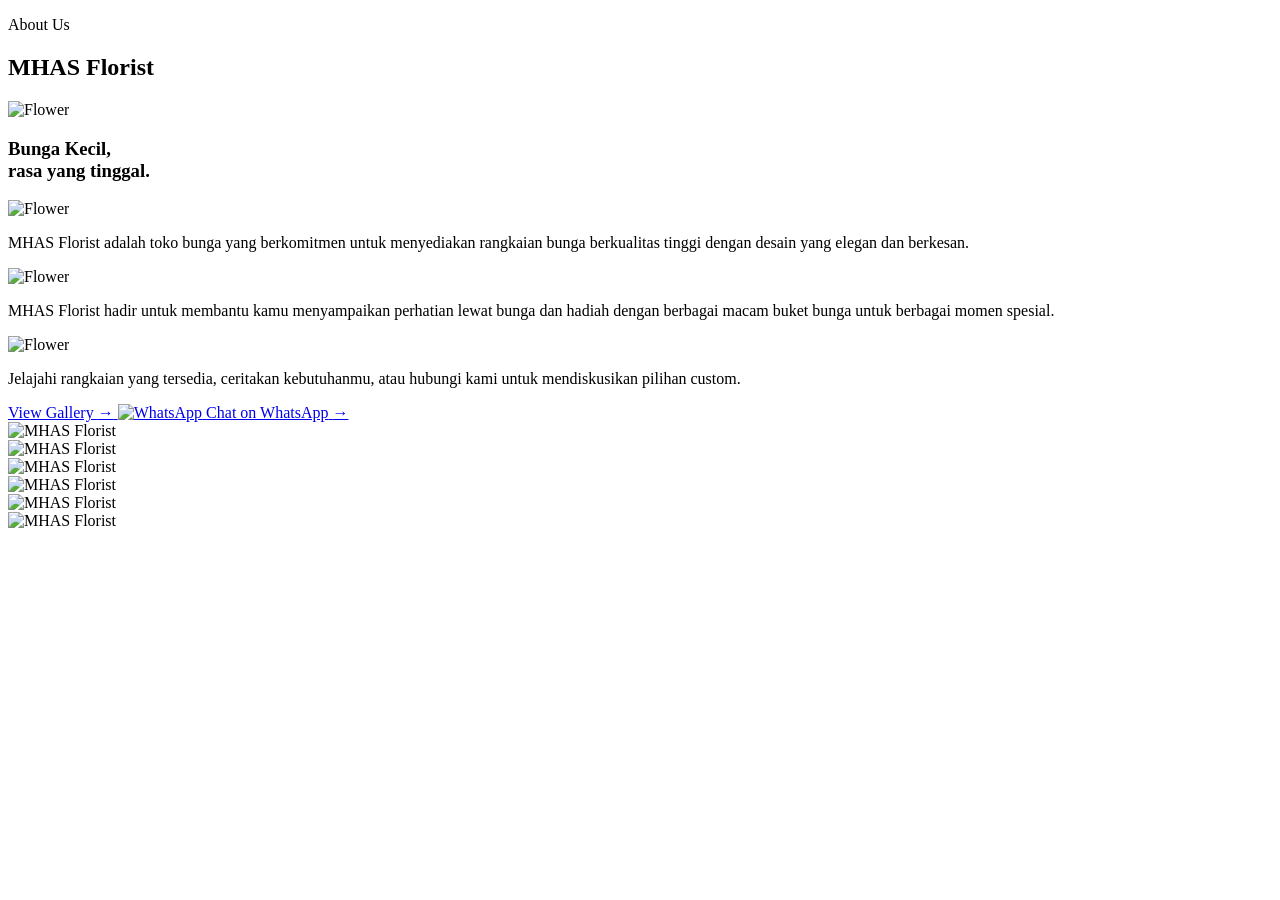
==== Pages/about.html @ 838a3d08 "feat: initialize new brand website" ====
<!DOCTYPE html>
<html lang="en">
<head>
    <meta charset="UTF-8">
    <meta name="viewport" content="width=device-width, initial-scale=1.0">
    <title>Document</title>
</head>
<body>
    
</body>
</html>    
    
    <section class="about" id="about">
        
        <div class="about-container">
            <div class="about-content">
                <p class="about-subtitle"> About Us </p>
                
                <h2> MHAS Florist </h2>

                <div class="about-decoration">
                    <span class="about-line"></span>
                    <img src="assets/icons/Bunga Kuning.png" alt="Flower" class="about-flower">
                </div>

                <h3> Bunga Kecil, <br> 
                    <span> rasa yang tinggal.</span></h3>
                    
                    <div class="about-decoration">
                        <span class="about-line"></span>
                        <img src="assets/icons/Bunga Kuning.png" alt="Flower" class="about-flower">
                    </div>

                    <p class="about-description">
                        MHAS Florist adalah toko bunga yang berkomitmen untuk menyediakan rangkaian bunga berkualitas tinggi dengan desain yang elegan dan berkesan.
                    </p>
                    
                    <div class="about-decoration">
                        <span class="about-line"></span>
                        <img src="assets/icons/Bunga Kuning.png" alt="Flower" class="about-flower">
                    </div>
                    
                    <p class="about-description2">
                        MHAS Florist hadir untuk membantu kamu menyampaikan perhatian lewat bunga dan hadiah dengan berbagai macam buket bunga untuk berbagai momen spesial.
                    </p>
                    
                    <div class="about-decoration">
                        <span class="about-line"></span>
                        <img src="assets/icons/Bunga Kuning.png" alt="Flower" class="about-flower">
                    </div>
                    
                    <p class="about-description2">
                        Jelajahi rangkaian yang tersedia, ceritakan kebutuhanmu, atau hubungi kami untuk mendiskusikan pilihan custom.
                    </p>

                    <div class="about-buttons">
                        <a href="#gallery" class="btn-gallery">
                            View Gallery
                            <span>→</span>
                        </a>
                        
                        <a href="#" class="btn-whatsapp">
                            <img src="assets/icons/WhatsApp.png" alt="WhatsApp">
                            <span>Chat on WhatsApp</span>
                            <span class="arrow">→</span>
                        </a>
                    </div>
                </div>
                
                <div class="about-gallery">
                    <div class="about-photo photo1">
                        <img src="assets/images/te.jpg" alt="MHAS Florist">
                    </div>
                </div>

                <div class="about-gallery">
                    <div class="about-photo photo2">
                        <img src="assets/images/te.jpg" alt="MHAS Florist">
                    </div>
                </div>
                
                <div class="about-gallery">
                    <div class="about-photo photo3">
                        <img src="assets/images/te.jpg" alt="MHAS Florist">
                    </div>
                </div>               

                <div class="about-gallery">
                    <div class="about-photo photo4">
                        <img src="assets/images/te.jpg" alt="MHAS Florist">
                    </div>
                </div>

                <div class="about-gallery">
                    <div class="about-photo photo5">
                        <img src="assets/images/te.jpg" alt="MHAS Florist">
                    </div>
                </div>

                <div class="about-gallery">
                    <div class="about-photo photo6">
                        <img src="assets/images/te.jpg" alt="MHAS Florist">
                    </div>
                </div>
                
        </div>
        
    </section>
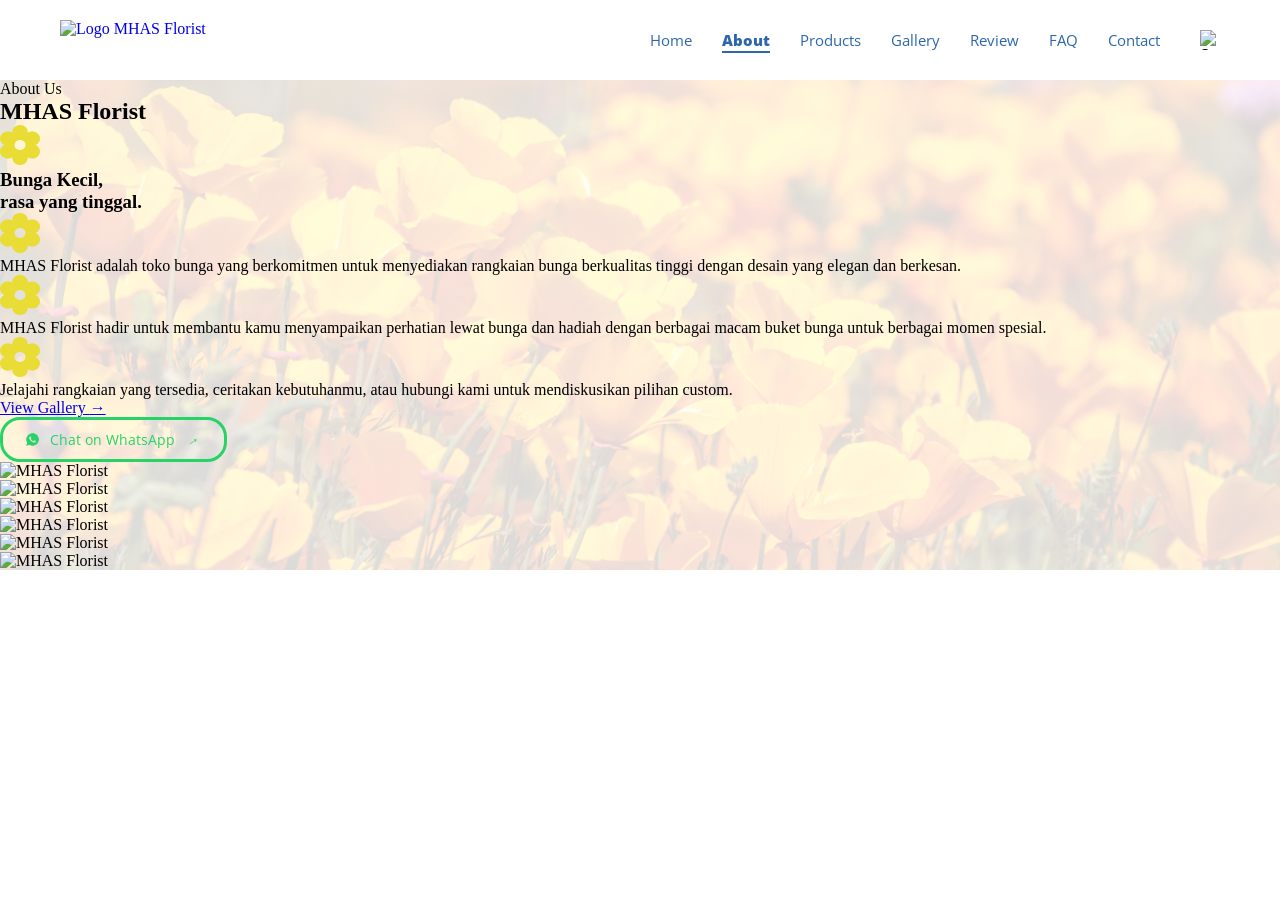
==== commit 2d06ab1e: "feat: add section navigation" ====
--- a/Pages/about.html
+++ b/Pages/about.html
@@ -1,14 +1,43 @@
 <!DOCTYPE html>
-<html lang="en">
+<html lang="id">
 <head>
     <meta charset="UTF-8">
     <meta name="viewport" content="width=device-width, initial-scale=1.0">
-    <title>Document</title>
+    <link rel="stylesheet" href="../css/style.css">
+    <title>About | MHAS Florist</title>
 </head>
 <body>
     
-</body>
-</html>    
+    <header class="navbar">
+        <div class="navbar-container">
+
+            <a href="../index.html" class="logo">
+                <img src="../assets/logo/MHAS Florist Navbar.png" alt="Logo MHAS Florist">
+            </a>
+
+            <div class="nav-right">
+                <nav class="nav-menu">
+                    <a href="../index.html" class="nav-link">Home</a>
+                    <a href="about.html" class="nav-link active">About</a>
+                    <a href="products.html" class="nav-link">Products</a>
+                    <a href="gallery.html" class="nav-link">Gallery</a>
+                    <a href="reviews.html" class="nav-link">Review</a>
+                    <a href="faq.html" class="nav-link">FAQ</a>
+                    <a href="contact.html" class="nav-link">Contact</a>
+                </nav>
+
+                <button class="cart-button" type="button">
+                    <img src="../assets/icons/keranjang.png" alt="Cart Icon">
+                </button>
+            </div>
+
+            <button class="menu-toggle" type="button" aria-label="Open Menu">
+                <img src="../assets/icons/menu.png" alt="Menu Icon">
+            </button>
+        </div>
+
+    </header>
+    
     
     <section class="about" id="about">
         
@@ -20,7 +49,7 @@
 
                 <div class="about-decoration">
                     <span class="about-line"></span>
-                    <img src="assets/icons/Bunga Kuning.png" alt="Flower" class="about-flower">
+                    <img src="../assets/icons/Bunga Kuning.png" alt="Flower" class="about-flower">
                 </div>
 
                 <h3> Bunga Kecil, <br> 
@@ -28,7 +57,7 @@
                     
                     <div class="about-decoration">
                         <span class="about-line"></span>
-                        <img src="assets/icons/Bunga Kuning.png" alt="Flower" class="about-flower">
+                        <img src="../assets/icons/Bunga Kuning.png" alt="Flower" class="about-flower">
                     </div>
 
                     <p class="about-description">
@@ -37,7 +66,7 @@
                     
                     <div class="about-decoration">
                         <span class="about-line"></span>
-                        <img src="assets/icons/Bunga Kuning.png" alt="Flower" class="about-flower">
+                        <img src="../assets/icons/Bunga Kuning.png" alt="Flower" class="about-flower">
                     </div>
                     
                     <p class="about-description2">
@@ -46,7 +75,7 @@
                     
                     <div class="about-decoration">
                         <span class="about-line"></span>
-                        <img src="assets/icons/Bunga Kuning.png" alt="Flower" class="about-flower">
+                        <img src="../assets/icons/Bunga Kuning.png" alt="Flower" class="about-flower">
                     </div>
                     
                     <p class="about-description2">
@@ -60,7 +89,7 @@
                         </a>
                         
                         <a href="#" class="btn-whatsapp">
-                            <img src="assets/icons/WhatsApp.png" alt="WhatsApp">
+                            <img src="../assets/icons/WhatsApp.png" alt="WhatsApp">
                             <span>Chat on WhatsApp</span>
                             <span class="arrow">→</span>
                         </a>
@@ -105,4 +134,8 @@
                 
         </div>
         
-    </section>+    </section>
+
+    <script src="../js/main.js"></script>
+</body>
+</html>
--- a/css/style.css
+++ b/css/style.css
@@ -0,0 +1,547 @@
+@import url('https://fonts.googleapis.com/css2?family=Open+Sans&display=swap');
+@import url('https://fonts.googleapis.com/css2?family=Oleo+Script+Swash+Caps&display=swap');
+@import url('https://fonts.googleapis.com/css2?family=Gulzar&display=swap');
+@import url('https://fonts.googleapis.com/css2?family=Great+Vibes&display=swap');
+@import url('https://fonts.googleapis.com/css2?family=Orelega+One&display=swap');
+
+* {
+    margin: 0;
+    padding: 0;
+    box-sizing: border-box;
+}
+
+
+.navbar {
+    position: relative;
+    z-index: 100;
+    width: 100%;
+    background-color: #ffffff;
+
+}
+
+.navbar-container {
+    position: relative;
+    width: 100%;
+    max-width: 1440px;
+    min-height: 80px;
+    margin: 0 auto;
+    padding: 0 60px;
+    display: flex;
+    align-items: center;
+    justify-content: space-between;
+}
+
+
+.logo {
+    display: flex;
+    align-items: center;
+    text-decoration: none;
+}
+
+.logo img {
+    display: block;
+    width: auto;
+    height: 40px;
+}
+
+
+.nav-right {
+    display: flex;
+    align-items: center;
+    flex-direction: row;
+    gap: 40px;
+}
+
+
+.nav-menu {
+    display: flex;
+    align-items: center;
+    flex-direction: row;
+    gap: 30px;
+}
+
+.nav-link {
+    color: #2E67A9;
+    text-decoration: none;
+    font-family: 'Open Sans', sans-serif;
+    font-size: 15px;
+    font-weight: 400;
+}
+
+.nav-link.active {
+    color: #2E67A9;
+    font-weight: 900;
+    text-decoration: underline;
+    text-decoration-thickness: 2px;
+    text-underline-offset: 5px;
+}
+
+.Beautiful {
+    color: #1556A0;
+    width: 551px;
+    height: 44px;
+    font-family: 'Oleo Script Swash Caps', cursive;
+    font-style: normal;
+    font-weight: 400;
+
+}
+
+.cart-button {
+    display: flex;
+    align-items: center;
+    justify-content: center;
+    border: none;
+    background: transparent;
+    padding: 0;
+    cursor: pointer;
+}
+
+.cart-button img {
+    display: block;
+    width: 20px;
+    height: 20px;
+    object-fit: contain;
+}
+
+.menu-toggle {
+    display: none;
+    border: none;
+    background: transparent;
+    cursor: pointer;
+}
+
+.home {
+    position: relative;
+    width: 100%;
+    height: calc(100vh - 80px);
+    min-height: 600px;
+    overflow: hidden;
+}
+
+.home-background {
+    position: absolute;
+    inset: 0;
+    overflow: hidden;
+}
+
+.flower-image {
+    position: absolute;
+    inset: 0;
+    background-image: url("../assets/images/poppy-flowers-floral-background-yellow-flowers-blossom-3840x2160-5839.jpg");
+    background-size: cover;
+    background-position: center;
+    z-index: 1;
+}
+
+.flower-blur {
+    position: absolute;
+    inset: -30px;
+    background-image: url("../assets/images/poppy-flowers-floral-background-yellow-flowers-blossom-3840x2160-5839.jpg");
+    background-size: cover;
+    background-position: center;
+    filter: blur(18px);
+    opacity: 0.75;
+    mask-image: linear-gradient(
+        to right,
+        black 0%,
+        black 30%,
+        rgba(0, 0, 0, 0.95) 40%,
+        rgba(0, 0, 0, 0.75) 50%,
+        rgba(0, 0, 0, 0.45) 60%,
+        rgba(0, 0, 0, 0.18) 70%,
+        transparent 82%
+    );
+
+    -webkit-mask-image: linear-gradient(
+        to right,
+        black 0%,
+        black 30%,
+        rgba(0, 0, 0, 0.95) 40%,
+        rgba(0, 0, 0, 0.75) 50%,
+        rgba(0, 0, 0, 0.45) 60%,
+        rgba(0, 0, 0, 0.18) 70%,
+        transparent 82%
+    );
+    z-index: 2;
+}
+
+.flower-fade {
+    position: absolute;
+    inset: 0;
+    background: linear-gradient(
+        to right,
+        rgba(255, 255, 255, 0.96) 0%,
+        rgba(255, 255, 255, 0.90) 18%,
+        rgba(255, 255, 255, 0.78) 32%,
+        rgba(255, 255, 255, 0.58) 45%,
+        rgba(255, 255, 255, 0.34) 55%,
+        rgba(255, 255, 255, 0.15) 65%,
+        rgba(255, 255, 255, 0.04) 75%,
+        transparent 84%
+    );
+    z-index: 3;
+}
+
+.home-container {
+    position: relative;
+    z-index: 10;
+    width: 100%;
+    max-width: 1440px;
+    height: 100%;
+    margin: 0 auto;
+    padding: 0 60px;
+    display: flex;
+    align-items: center;
+}
+
+.home-content {
+    width: 50%;
+    max-width: 620px;
+    margin-top: -20px;
+}
+
+.home-subtitle {
+    margin-bottom: 12px;
+    color: #1769aa;
+}
+
+.home-content h1 {
+    width: 491px;
+    height: 121px;
+    font-family: 'gulzar', sans-serif;
+    font-style: normal;
+    font-weight: 400;
+    font-size: 72px;
+    line-height: 70px;
+    letter-spacing: -0.05em;
+    margin-bottom: 18px;
+    color: #0B3569;
+}
+
+.home-content h1 span {
+    display: block;
+    font-family: 'Great Vibes', cursive;
+    font-style: normal;
+    font-weight: 400;
+    font-size: 96px;
+    line-height: 70px; 
+    color: #1556A0;
+}
+
+.home-description {
+    width: 484px;
+    height: 80px;
+    font-family: 'Open Sans', sans-serif;
+    font-style: normal;
+    font-weight: 400;
+    font-size: 14px;
+    line-height: 20px;
+    margin-top: 30px;
+    margin-bottom: 28px;
+    color: #000000;
+}
+
+.home-buttons {
+    display: flex;
+    align-items: center;
+    gap: 70px;
+}
+
+.btn-shop {
+    display: flex;
+    flex-direction: row;
+    justify-content: center;
+    align-items: center;
+    width: 250px;
+    height: 40px;
+    padding: 9px 39px 11px 40px;
+    gap: 10px;
+    background: #FFE76D;
+    box-shadow: 0px 6px 6px rgba(0, 0, 0, 0.25);
+    border-radius: 20px;
+    color: #0B3569;
+    text-decoration: none;
+}
+
+.btn-shop:hover {
+    transform: translateY(-2px);
+    background-color: #edcd43;
+}
+
+.btn-whatsapp {
+    display: flex;
+    align-items: center;
+    justify-content: center;
+    width: 227px;
+    height: 45px;
+    padding: 0 16px;
+    box-sizing: border-box;
+    gap: 10px;
+    border: 3px solid #25D366;
+    border-radius: 20px;
+    color: #25D366;
+    text-decoration: none;
+    font-family: 'Open Sans', sans-serif;
+    font-size: 14px;
+    font-weight: 400;
+    white-space: nowrap;
+}
+
+.btn-whatsapp img {
+    width: 15px;
+    height: 15px;
+    object-fit: contain;
+    flex-shrink: 0;
+}
+
+.btn-whatsapp .arrow {
+    width: 18px;
+    line-height: 1px;
+    transform: rotate(-33.02deg);
+    flex-shrink: 0;
+}
+
+.features {
+    position: relative;
+    width: 100%;
+    height: 175px;
+    background: #1556a0;
+}
+
+.features-container {
+    width: 100%;
+    height: 175px;
+    padding: 0 37px 0 61px;
+    display: flex;
+    flex-direction: row;
+    align-items: center;
+    gap: 10px;
+}
+
+.feature-item {
+    flex: 1;
+    min-width: 0;
+    padding-right: 30px;
+}
+
+.feature-item:not(:last-child) {
+    border-right: 1px solid rgba(255, 255, 255, 0.5);
+}
+
+.feature-item:not(:first-child) {
+    padding-left: 30px;
+}
+
+.feature-number {
+    display: flex;
+    align-items: center;
+    gap: 8px;
+    color:#F5BB3B;
+    font-family: 'Open Sans', sans-serif;
+    font-size: 14px;
+    font-weight: 400;
+}
+
+.feature-top {
+    display: flex;
+    align-items: center;
+    gap: 8px;
+}
+
+.feature-line {
+    display: block;
+    width: 112px;
+    height: 1px;
+    background-color: #ffffff;
+}
+
+.feature-item h3 {
+    margin-top: 10px;
+
+    color: #ffffff;
+    font-family: 'Orelega One', sans-serif;
+    font-size: 28px;
+    font-weight: 400;
+    line-height: 32px;
+}
+
+.feature-item p {
+    margin-top: 12px;
+    width: 100%;
+    max-width: 450px;
+    color: #ffffff;
+    font-family: 'Open Sans', sans-serif;
+    font-size: 14px;
+    font-weight: 400;
+    line-height: 20px;
+}
+
+.footer {
+    width: 100%;
+    margin-top: 100px;
+    background-color:#0B3569 ;
+    color: #ffffff;
+}
+
+.footer-container {
+    max-width: 1440px;
+    margin:0 auto;
+    padding: 50px 60px 40px;
+
+    display: grid;
+    grid-template-columns: 1.5fr 1 fr 1fr 1.3fr;
+    gap: 50px;
+}
+
+.about {
+    position: relative;
+    width: 100%;
+    background-color: #ffffff;
+    overflow: hidden;
+}
+
+.about::before {
+    content: "";
+    position: absolute;
+    inset: 0;
+    background-image: url("../assets/images/poppy-flowers-floral-background-yellow-flowers-blossom-3840x2160-5839.jpg");
+    background-size: cover;
+    background-position: center;
+    opacity: 0.15;
+    z-index: 0;
+}
+
+.about-container {
+    position: relative;
+    z-index: 1;
+}
+
+@media (max-width: 768px) {
+
+    .logo img {
+        height: 23px;
+    }
+
+    .cart-button img {
+        width: 12px;
+    }
+
+    .navbar {
+        position: relative;
+    }
+    
+    .navbar-container {
+        min-height: 30px;
+        padding: 0 20px;
+    }
+
+    .nav-right {
+        display: flex;
+        align-items: center;
+        gap: 30px;
+        margin-left: auto;
+    }
+
+    .nav-menu {
+        display: none;
+        position: absolute;
+        top: 30px;
+        right: 5px;
+        left: auto;
+        width: 60px;
+        flex-direction: column;
+        align-items: flex-start;
+        gap: 10px;
+        padding: 10px;
+        background-color: rgba(255, 255, 255, 0.5);
+    }
+
+    .nav-link {
+        font-size: 10px;
+    }
+
+    .nav-menu.active {
+        display: flex;
+    }
+
+    .menu-toggle {
+        display: flex;
+        align-items: center;
+        justify-content: center;
+        background: transparent;
+        cursor: pointer;
+        margin-left: 10px;
+        width: 15px;
+        height: 15px;
+        border-radius: 2px;
+    }
+
+    .menu-toggle.active {
+        border: 1.5px solid #0B3569;
+    }
+
+    .menu-toggle img {
+        width: 12px;
+        height: 12px;
+        object-fit: contain;
+    }
+
+    .home {
+        height: calc(100vh - 30px);
+        min-height: 600px;
+    }
+
+    .home-container {
+        padding: 0 20px;
+        align-items: flex-start;
+    }
+
+    .home-content {
+        width: 100%;
+        max-width: 100%;
+        margin-top: 50px;
+    }
+
+    .Beautiful {
+        width: 100%;
+        height: auto;
+
+        font-size: 24px;
+        line-height: 32px;
+    }
+
+    .home-content h1 {
+        width: 100%;
+        height: auto;
+        font-size: 48px;
+        line-height: 48px;
+        letter-spacing: -0.05em;
+        margin-bottom: 15px;
+    }
+
+    .home-content h1 span {
+        font-size: 64px;
+        line-height: 55px;
+    }
+
+    .home-description {
+        width: 100%;
+        height: auto;
+        font-size: 12px;
+        line-height: 18px;
+        margin-top: 20px;
+        margin-bottom: 25px;
+    }
+
+    .home-buttons {
+        gap: 12px;
+        flex-wrap: wrap;
+    }
+
+    .btn-shop,
+    .btn-whatsapp {
+        width: 100%;
+        max-width: 227px;
+    }
+
+}
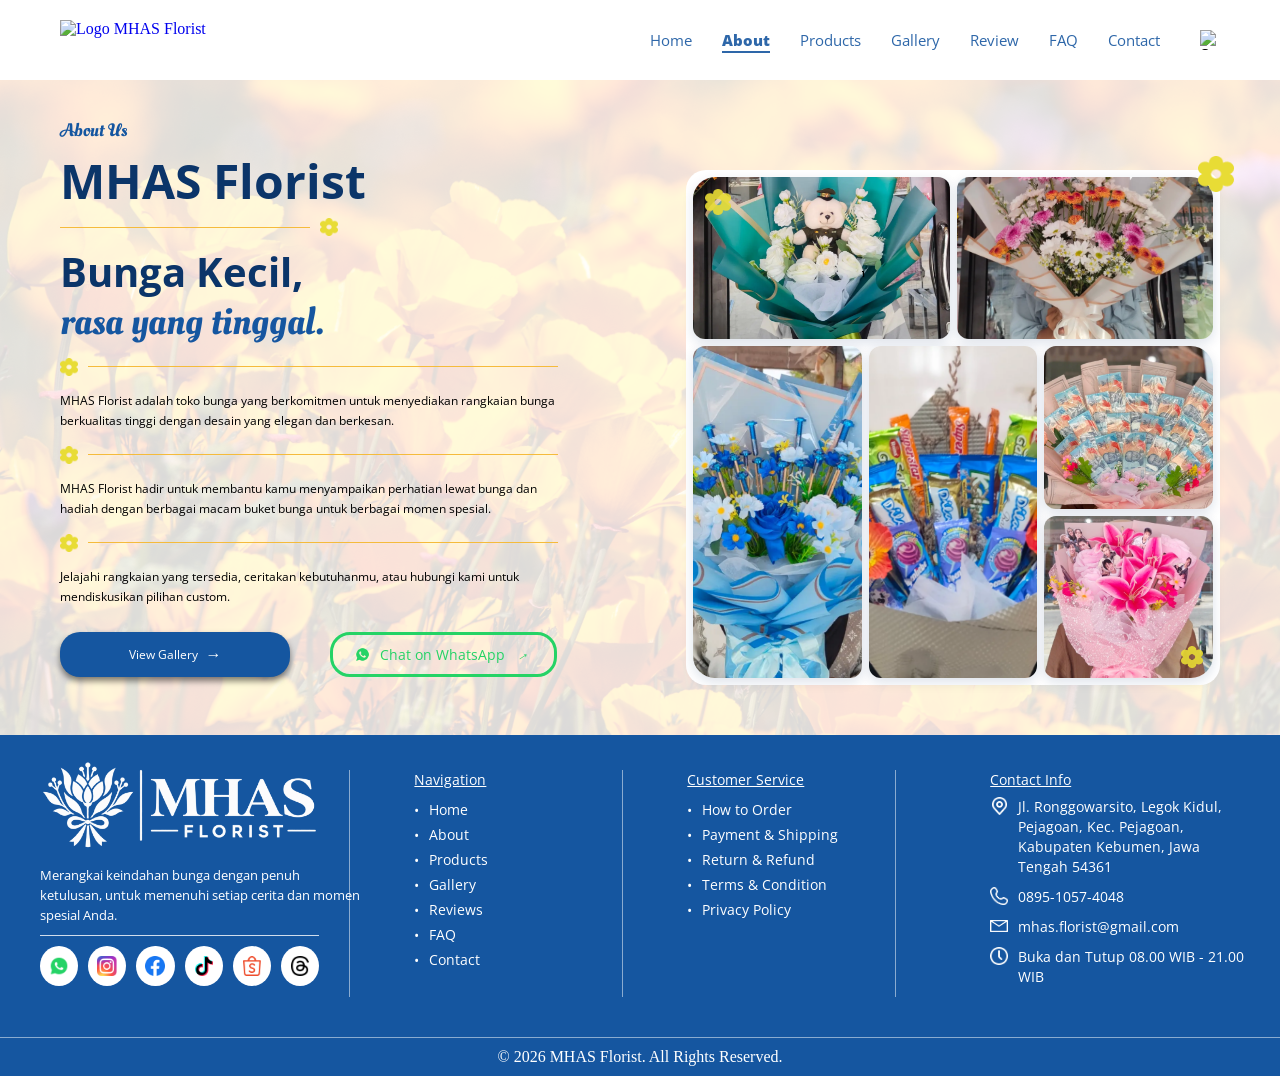
==== commit 435180b7: "fix: improve footer and about section" ====
--- a/Pages/about.html
+++ b/Pages/about.html
@@ -48,7 +48,7 @@
                 <h2> MHAS Florist </h2>
 
                 <div class="about-decoration">
-                    <span class="about-line"></span>
+                    <span class="about-line-hero"></span>
                     <img src="../assets/icons/Bunga Kuning.png" alt="Flower" class="about-flower">
                 </div>
 
@@ -56,8 +56,8 @@
                     <span> rasa yang tinggal.</span></h3>
                     
                     <div class="about-decoration">
+                        <img src="../assets/icons/Bunga Kuning.png" alt="Flower" class="about-flower">
                         <span class="about-line"></span>
-                        <img src="../assets/icons/Bunga Kuning.png" alt="Flower" class="about-flower">
                     </div>
 
                     <p class="about-description">
@@ -65,20 +65,20 @@
                     </p>
                     
                     <div class="about-decoration">
+                        <img src="../assets/icons/Bunga Kuning.png" alt="Flower" class="about-flower">
                         <span class="about-line"></span>
-                        <img src="../assets/icons/Bunga Kuning.png" alt="Flower" class="about-flower">
-                    </div>
-                    
-                    <p class="about-description2">
+                    </div>
+                    
+                    <p class="about-description">
                         MHAS Florist hadir untuk membantu kamu menyampaikan perhatian lewat bunga dan hadiah dengan berbagai macam buket bunga untuk berbagai momen spesial.
                     </p>
                     
                     <div class="about-decoration">
+                        <img src="../assets/icons/Bunga Kuning.png" alt="Flower" class="about-flower">
                         <span class="about-line"></span>
-                        <img src="../assets/icons/Bunga Kuning.png" alt="Flower" class="about-flower">
-                    </div>
-                    
-                    <p class="about-description2">
+                    </div>
+                    
+                    <p class="about-description">
                         Jelajahi rangkaian yang tersedia, ceritakan kebutuhanmu, atau hubungi kami untuk mendiskusikan pilihan custom.
                     </p>
 
@@ -95,47 +95,124 @@
                         </a>
                     </div>
                 </div>
-                
-                <div class="about-gallery">
-                    <div class="about-photo photo1">
-                        <img src="assets/images/te.jpg" alt="MHAS Florist">
-                    </div>
-                </div>
-
-                <div class="about-gallery">
-                    <div class="about-photo photo2">
-                        <img src="assets/images/te.jpg" alt="MHAS Florist">
-                    </div>
-                </div>
-                
-                <div class="about-gallery">
-                    <div class="about-photo photo3">
-                        <img src="assets/images/te.jpg" alt="MHAS Florist">
-                    </div>
-                </div>               
-
-                <div class="about-gallery">
-                    <div class="about-photo photo4">
-                        <img src="assets/images/te.jpg" alt="MHAS Florist">
-                    </div>
-                </div>
-
-                <div class="about-gallery">
-                    <div class="about-photo photo5">
-                        <img src="assets/images/te.jpg" alt="MHAS Florist">
-                    </div>
-                </div>
-
-                <div class="about-gallery">
-                    <div class="about-photo photo6">
-                        <img src="assets/images/te.jpg" alt="MHAS Florist">
-                    </div>
+            
+                <div class="about-images">
+                    <div class="about-image images1">
+                        <img src="../assets/images/tes.png" alt="MHAS Florist">
+                    </div>
+
+                    <div class="about-image images2">
+                        <img src="../assets/images/tes2.png" alt="MHAS Florist">
+                    </div>
+
+                    <div class="about-image images3">
+                        <img src="../assets/images/tes3.png" alt="MHAS Florist">
+                    </div>
+
+                    <div class="about-image images4">
+                        <img src="../assets/images/tes4.png" alt="MHAS Florist">
+                    </div>                    
+
+                    <div class="about-image images5">
+                        <img src="../assets/images/tes5.png" alt="MHAS Florist">
+                    </div>
+
+                    <div class="about-image images6">
+                        <img src="../assets/images/tes6.png" alt="MHAS Florist">
+                    </div>
+
                 </div>
                 
         </div>
         
     </section>
-
+    <footer class="footer">
+        <div class="footer-container">
+            <div class="footer-brand">
+                <img src="../assets/logo/MHAS Florist footer.png" alt="MHAS Florist Logo">
+
+                <p>Merangkai keindahan bunga dengan penuh ketulusan, untuk memenuhi setiap cerita dan momen spesial Anda.</p>
+
+                <div class="footer-social">
+                    <a href="https://api.whatsapp.com/send/?phone=%2B6289510574048&text&type=phone_number&app_absent=0" aria-label="WhatsApp">
+                        <img src="../assets/icons/WhatsApp.png" alt="WhatsApp">
+                    </a>
+
+                    <a href="https://www.instagram.com/mhasflorist_kebumen?utm_source=ig_web_button_share_sheet&stkn=ZDNlZDc0MzIxNw==" aria-label="Instagram">
+                        <img src="../assets/icons/Instagram.png" alt="Instagram">
+                    </a>
+
+                    <a href="https://www.facebook.com/profile.php?id=61556389310690&sk=about" aria-label="Facebook">
+                        <img src="../assets/icons/Facebook.png" alt="Facebook">
+                    </a>
+                    
+                    <a href="https://www.tiktok.com/@mhasflorist_kebumen?is_from_webapp=1&sender_device=pc" aria-label="Tiktok">
+                        <img src="../assets/icons/tiktok.png" alt="Tiktok">
+                    </a>
+
+                    <a href="https://shopee.co.id/" aria-label="Shopee">
+                        <img src="../assets/icons/Shopee.png" alt="Shopee">
+                    </a>
+                    
+                    <a href="https://www.threads.com/@mhasflorist_kebumen?xmt=AQG0b1jZ0WDj8y1A4V8j3JJ-yRm7vr9UwsMYNHy_hAfdiQk" aria-label="Threads">
+                        <img src="../assets/icons/Threads.png" alt="Threads">
+                    </a>                
+                </div>
+            </div>
+
+            <div class="footer-column">
+                <h3>Navigation</h3>
+
+                <a href="../index.html">Home</a>
+                <a href="about.html">About</a>
+                <a href="products.html">Products</a>
+                <a href="gallery.html">Gallery</a>
+                <a href="reviews.html">Reviews</a>
+                <a href="faq.html">FAQ</a>
+                <a href="contact.html">Contact</a>
+                
+            </div>
+
+            <div class="footer-column">
+                <h3>Customer Service</h3>
+
+                <a href="#">How to Order</a>
+                <a href="#">Payment & Shipping</a>
+                <a href="#">Return & Refund</a>
+                <a href="#">Terms & Condition</a>
+                <a href="#">Privacy Policy</a>
+            </div>
+
+            <div class="footer-column footer-contact">
+                <h3>Contact Info</h3>
+
+                <div class="contact-item">
+                    <img src="../assets/icons/Maps.png" alt="Location">
+                    <p>Jl. Ronggowarsito, Legok Kidul, Pejagoan, Kec. Pejagoan, Kabupaten Kebumen, Jawa Tengah 54361</p>
+                </div>
+
+                <div class="contact-item">
+                    <img src="../assets/icons/Telp.png" alt="Phone">
+                    <p>0895-1057-4048</p>
+                </div>                
+
+                <div class="contact-item">
+                    <img src="../assets/icons/Gmail.png" alt="Email">
+                    <p>mhas.florist@gmail.com</p>
+                </div> 
+
+                <div class="contact-item">
+                    <img src="../assets/icons/Clock.png" alt="Opening Hours">
+                    <p>Buka dan Tutup 08.00 WIB - 21.00 WIB</p>
+                </div> 
+                
+            </div>
+        </div>
+        
+        <div class="footer-bottom">
+            <p>© 2026 MHAS Florist. All Rights Reserved.</p>
+        </div>
+    </footer>
     <script src="../js/main.js"></script>
 </body>
 </html>
--- a/css/style.css
+++ b/css/style.css
@@ -378,25 +378,154 @@
 
 .footer {
     width: 100%;
-    margin-top: 100px;
-    background-color:#0B3569 ;
+    background-color:#1556A0 ;
     color: #ffffff;
 }
 
 .footer-container {
     max-width: 1440px;
     margin:0 auto;
-    padding: 50px 60px 40px;
-
+    padding: 10px 30px 40px;
     display: grid;
-    grid-template-columns: 1.5fr 1 fr 1fr 1.3fr;
+    grid-template-columns: 1.5fr 1fr 1fr 1.3fr;
     gap: 50px;
+}
+
+.footer-brand {
+    display: flex;
+    flex-direction: column;
+    align-items: flex-start;
+}
+
+.footer-brand > img {
+    display: block;
+    width: 300px;
+    height: auto;
+    object-fit: contain;
+}
+
+.footer-brand p {
+    width: 320px;
+    margin-top: 10px;
+    margin-left: 10px;
+
+    font-family: 'Open Sans', sans-serif;
+    font-size: 13px;
+    font-weight: 400;
+    line-height: 20px;
+    color: #ffffff;
+}
+
+.footer-column {
+    display: flex;
+    flex-direction: column;
+    align-items: flex-start;
+    margin-top: 25px;
+    position: relative;
+}
+
+.footer-column::before {
+    content: "";
+    position: absolute;
+    left: -65px;
+    top: 0;
+    width: 1px;
+    height: 100%;
+    background-color: rgba(255, 255, 255, 0.5);
+}
+
+.footer-column h3 {
+    text-decoration: underline;
+    display: flex;
+    flex-direction: column;
+    font-family: 'Open Sans', sans-serif;
+    font-size: 14px;
+    font-weight: 400;
+    color: #ffffff;
+    margin-bottom: 8px;
+}
+
+.footer-column a {
+    font-family: 'Open Sans', sans-serif;
+    font-size: 14px;
+    font-weight: 400;
+    line-height: 25px;
+    color: #ffffff;
+    text-decoration: none;
+}
+
+.footer-column a::before {
+    content: "•";
+    margin-right: 10px;
+}
+
+.footer-social {
+    margin-top: 10px;
+    margin-left: 10px;
+    padding-top: 10px;
+    border-top: 1px solid rgba(255, 255, 255, 0.8);
+    width: 279px;
+    display: flex;
+    align-items: center;
+    gap: 10px;
+}
+
+.footer-social a {
+    width: 40px;
+    height: 40px;
+    background-color: #ffffff;
+    border-radius: 50%;
+    display: flex;
+    align-items: center;
+    justify-content: center;
+}
+
+.footer-social img {
+    width: 26px;
+    height: 20px;
+    object-fit: contain;
+}
+
+.footer-contact {
+    padding-left: 30px;
+}
+
+.contact-item {
+    display: flex;
+    align-items: flex-start;
+    gap: 10px;
+    margin-bottom: 10px;
+}
+
+.contact-item img {
+    width: 18px;
+    height: 18px;
+    object-fit: contain;
+    flex-shrink: 0;
+}
+
+.contact-item p {
+    font-family: 'Open Sans', sans-serif;
+    font-size: 14px;
+    font-weight: 400;
+    line-height: 20px;
+    color: #ffffff;
+    margin: 0;
+}
+.footer-bottom {
+    width: 100%;
+    border-top: 1px solid rgba(255, 255, 255, 0.5);
+    padding-top: 10px;
+    padding-bottom: 10px;
+    text-align: center;
 }
 
 .about {
     position: relative;
     width: 100%;
-    background-color: #ffffff;
+    height: calc(100vh-80px);
+    min-height: 655px;
+    background-color: rgba(255, 255, 255, 0.5);
     overflow: hidden;
 }
 
@@ -414,6 +543,265 @@
 .about-container {
     position: relative;
     z-index: 1;
+    width: 100%;
+    max-width: 1440px;
+    min-height: calc(100vh-80px);
+    margin: 0 auto;
+    padding: 0 60px;
+    display: flex;
+    align-items: center;
+    justify-content: space-between;
+    gap: 60px;
+}
+
+.about-content {
+    width: 48%;
+    max-width: 620px;
+    margin-top: 30px;
+}
+
+.about-subtitle {
+    margin-bottom: 12px;
+    color: #1556A0;
+    font-family: 'Oleo Script Swash Caps', cursive;
+    font-size: 18px;
+    font-weight: 400;
+}
+
+.about-content h2 {
+    margin-bottom: 10px;
+    color: #0B3569;
+    font-family: 'Open Sans', sans-serif;
+    font-size: 48px;
+    font-weight: 700;
+    line-height: 1.1;
+}
+
+.about-decoration {
+    display: flex;
+    align-items: center;
+    gap: 10px;
+    margin-bottom: 12px;
+}
+
+.about-line-hero {
+    width: 100%;
+    max-width: 250px;
+    display: block;
+    height: 1px;
+    background-color: #F5BB3B;
+}
+
+.about-line {
+    width: 100%;
+    max-width: 470px;
+    display: block;
+    height: 1px;
+    background-color: #F5BB3B;
+}
+
+.about-flower {
+    width: 18px;
+    height: 18px;
+    object-fit: contain;
+}
+
+.about-content h3 {
+    margin-bottom: 12px;
+    color: #0B3569;
+    font-family: 'Open Sans', sans-serif;
+    font-size: 40px;
+    font-weight: 700;
+    line-height: 1.2;
+}
+
+.about-content h3 span {
+    display: block;
+    margin-top: 4px;
+    color: #1556A0;
+    font-family: 'Oleo Script Swash Caps', cursive;
+    font-size: 38px;
+    font-weight: 400;
+}
+
+.about-description {
+    margin-top: 15px;
+    width: 499px;
+    max-width: 100%;
+    margin-bottom: 15px;
+    color: #000000;
+    font-family: 'Open Sans', sans-serif;
+    font-size: 12px;
+    font-weight: 400;
+    line-height: 20px;
+}
+
+.about-buttons {
+    display: flex;
+    align-items: center;
+    gap: 40px;
+    margin-top: 25px;
+}
+
+.btn-gallery {
+    display: flex;
+    align-items: center;
+    justify-content: center;
+    gap: 8px;
+    width: 230px;
+    height: 45px;
+    background-color: #1556A0;
+    border-radius: 20px;
+    color: #ffffff;
+    text-decoration: none;
+    font-family: 'Open Sans', sans-serif;
+    font-size: 12px;
+    font-weight: 400;
+    box-shadow: 0px 4px 6px rgba(0, 0.25, 0.25, 0.50);
+}
+
+.btn-gallery span {
+    font-size: 16px;
+}
+
+.about-images {
+    position: relative;
+    width: 46%;
+    height: 515px;
+    max-width: 600px;
+    margin-top: 90px;
+    display: grid;
+    grid-template-columns: repeat(6, 1fr);
+    grid-template-rows: 1fr 1fr 1fr;
+    gap: 7px;
+    padding: 7px;
+    background-color: #ffffff;
+    border-radius: 20px;
+    overflow: visible;
+}
+
+
+.about-images::after {
+    content: "";
+    position: absolute;
+    top: -14px;
+    right: -14px;
+    width: 36px;
+    height: 36px;
+    background: url("../assets/icons/Bunga Kuning.png") center / contain no-repeat;
+    pointer-events: none;
+    z-index: 6;
+    animation: flower-float 4s ease-in-out infinite;
+}
+
+.about-image {
+    position: relative;
+    overflow: hidden;
+    background-color: #ffffff;
+    border-radius: 16px;
+    box-shadow: 0 4px 12px rgba(11, 53, 105, 0.14);
+}
+
+.about-image img {
+    width: 100%;
+    height: 100%;
+    object-fit: cover;
+    display: block;
+    transition: transform 0.35s ease;
+}
+
+.about-image:hover img {
+    transform: scale(1.04);
+}
+
+.images1 {
+    border-radius: 22px 12px 12px 12px;
+}
+
+.images2 {
+    border-radius: 12px 22px 12px 12px;
+}
+
+.images3 {
+    border-radius: 12px 12px 12px 22px;
+}
+
+.images4 {
+    border-radius: 12px;
+}
+
+.images5 {
+    border-radius: 12px 22px 12px 12px;
+}
+
+.images6 {
+    border-radius: 12px 12px 22px 12px;
+}
+
+.images1 {
+    grid-column: 1 / 4;
+    grid-row: 1 / 2;
+}
+
+.images2 {
+    grid-column: 4 / 7;
+    grid-row: 1 / 2;
+}
+
+
+.images1::before,
+.images6::after {
+    content: "";
+    position: absolute;
+    width: 26px;
+    height: 26px;
+    background: url("../assets/icons/Bunga Kuning.png") center / contain no-repeat;
+    pointer-events: none;
+    z-index: 2;
+    opacity: 0.9;
+    animation: flower-float 5s ease-in-out infinite reverse;
+}
+
+.images1::before {
+    top: 12px;
+    left: 12px;
+}
+
+.images6::after {
+    right: 10px;
+    bottom: 10px;
+    width: 22px;
+    height: 22px;
+}
+
+@keyframes flower-float {
+    0%,
+    100% {
+        transform: translateY(0) rotate(-4deg);
+    }
+
+    50% {
+        transform: translateY(-7px) rotate(4deg);
+    }
+}
+.images3 {
+    grid-column: 1 / 3;
+    grid-row: 2 / 4;
+}
+
+.images4 {
+    grid-column: 3 / 5;
+    grid-row: 2 / 4;
+}
+
+.images5 {
+    grid-column: 5 / 7;
+    grid-row: 2 / 3;
+}
+
+.images6 {
+    grid-column: 5 / 7;
+    grid-row: 3 / 4;
 }
 
 @media (max-width: 768px) {
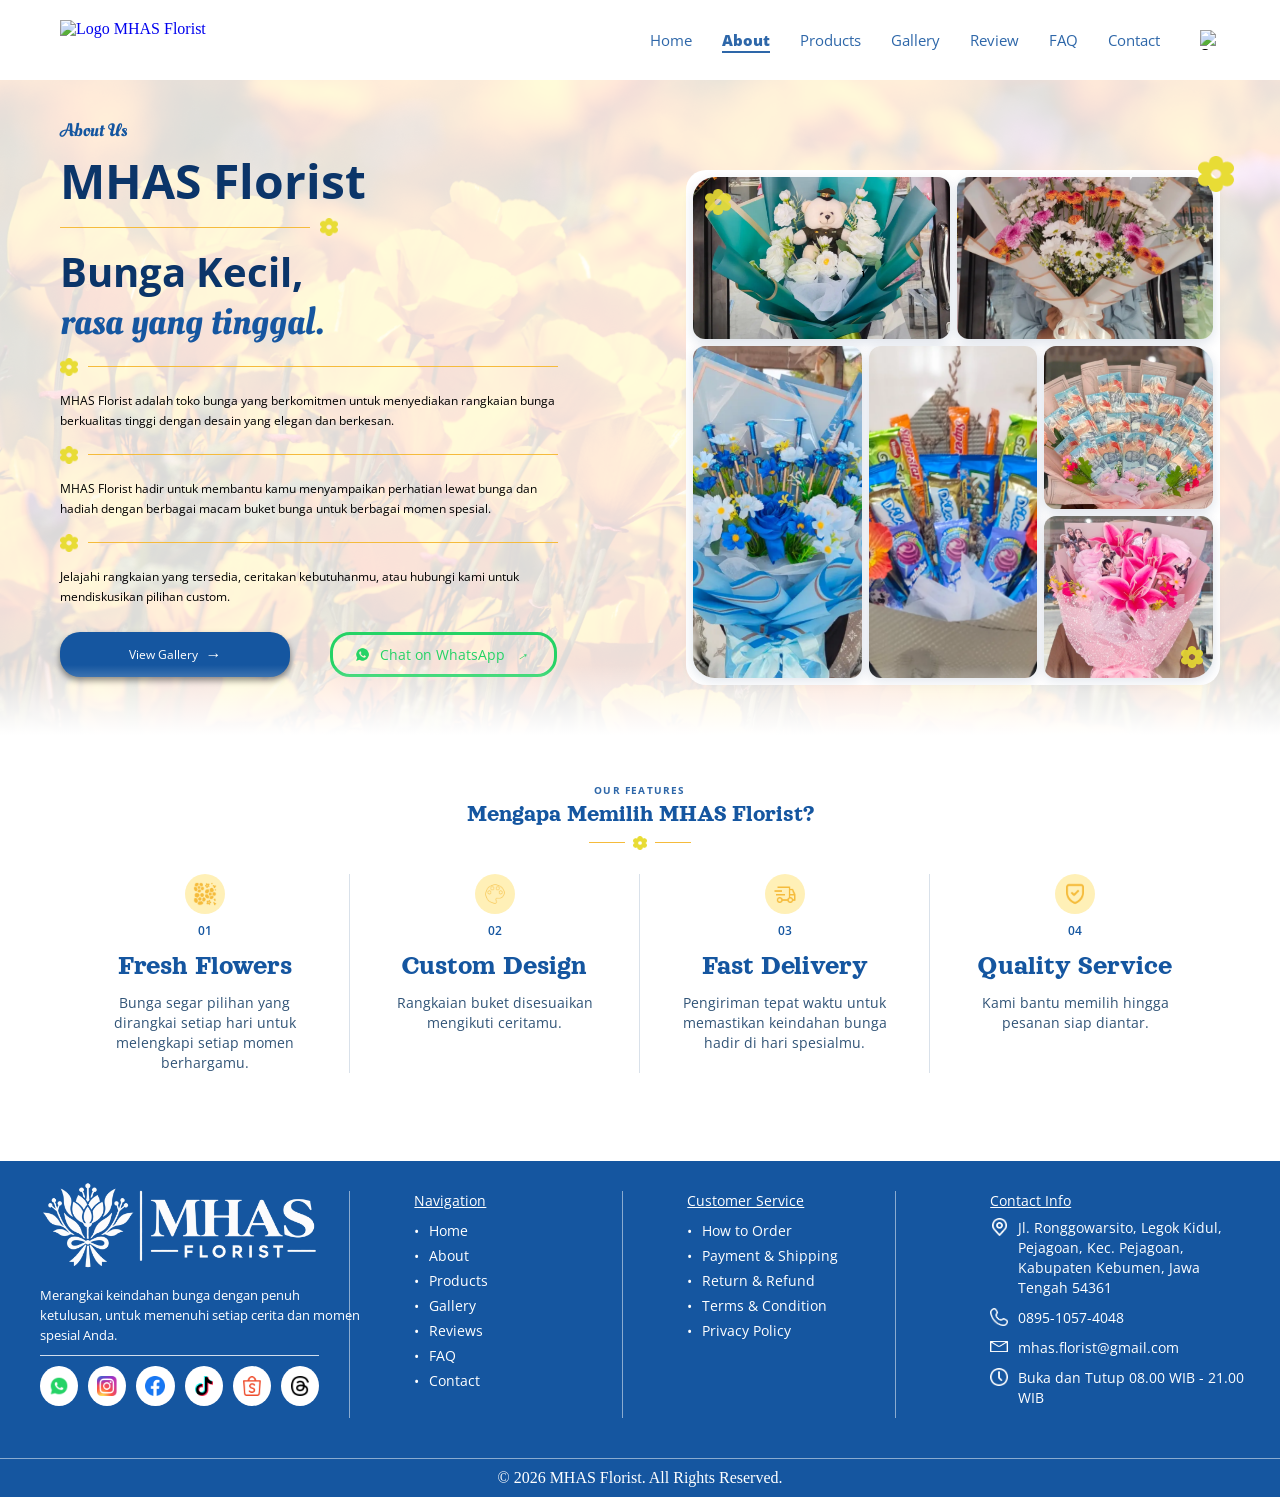
==== commit 04cad4f2: "feat: update About and Features sections" ====
--- a/Pages/about.html
+++ b/Pages/about.html
@@ -83,12 +83,12 @@
                     </p>
 
                     <div class="about-buttons">
-                        <a href="#gallery" class="btn-gallery">
+                        <a href="gallery.html" class="btn-gallery">
                             View Gallery
                             <span>→</span>
                         </a>
                         
-                        <a href="#" class="btn-whatsapp">
+                        <a href="https://api.whatsapp.com/send/?phone=%2B6289510574048&text&type=phone_number&app_absent=0" class="btn-whatsapp">
                             <img src="../assets/icons/WhatsApp.png" alt="WhatsApp">
                             <span>Chat on WhatsApp</span>
                             <span class="arrow">→</span>
@@ -124,8 +124,60 @@
                 </div>
                 
         </div>
-        
+
+
     </section>
+
+    <section class="features" aria-labelledby="features-title">
+        <div class="features-heading">
+            <p class="features-eyebrow">OUR FEATURES</p>
+            <h2 id="features-title">Mengapa Memilih MHAS Florist?</h2>
+            <div class="features-heading-decoration" aria-hidden="true">
+                <span></span>
+                <span class="features-heading-flower"></span>
+                <span></span>
+            </div>
+        </div>
+
+        <div class="features-container">
+            <div class="feature-item">
+                <div class="feature-icon">
+                    <img src="../assets/icons/Flowers.png" alt="Fresh Flowers">
+                </div>
+                <span class="feature-number">01</span>
+                <h3>Fresh Flowers</h3>
+                <p>Bunga segar pilihan yang dirangkai setiap hari untuk melengkapi setiap momen berhargamu.</p>
+            </div>
+
+            <div class="feature-item">
+                <div class="feature-icon">
+                    <img src="../assets/icons/Custom.png" alt="Custom Design">
+                </div>
+                <span class="feature-number">02</span>
+                <h3>Custom Design</h3>
+                <p>Rangkaian buket disesuaikan mengikuti ceritamu.</p>
+            </div>
+
+            <div class="feature-item">
+                <div class="feature-icon">
+                    <img src="../assets/icons/Delivery.png" alt="Fast Delivery">
+                </div>
+                <span class="feature-number">03</span>
+                <h3>Fast Delivery</h3>
+                <p>Pengiriman tepat waktu untuk memastikan keindahan bunga hadir di hari spesialmu.</p>
+            </div>
+
+            <div class="feature-item">
+                <div class="feature-icon">
+                    <img src="../assets/icons/Shield.png" alt="Quality Service">
+                </div>
+                <span class="feature-number">04</span>
+                <h3>Quality Service</h3>
+                <p>Kami bantu memilih hingga pesanan siap diantar.</p>
+            </div>
+        </div>
+    </section>
+
     <footer class="footer">
         <div class="footer-container">
             <div class="footer-brand">
--- a/css/style.css
+++ b/css/style.css
@@ -304,48 +304,116 @@
 .features {
     position: relative;
     width: 100%;
-    height: 175px;
-    background: #1556a0;
+    background-color: #ffffff;
+    padding: 48px 60px 88px;
+    overflow: hidden;
+}
+
+.features::after {
+    content: "";
+    position: absolute;
+    right: 0;
+    bottom: 0;
+    left: 0;
+    height: 42px;
+    background: linear-gradient(to bottom, rgba(255, 255, 255, 0), #ffffff 88%);
+    pointer-events: none;
+}
+
+.features-heading {
+    text-align: center;
+    margin-bottom: 24px;
+}
+
+.features-eyebrow {
+    color: #2E67A9;
+    font-family: 'Open Sans', sans-serif;
+    font-size: 10px;
+    font-weight: 700;
+    letter-spacing: 0.12em;
+    margin-bottom: 3px;
+}
+
+.features-heading h2 {
+    color: #1556A0;
+    font-family: 'Orelega One', sans-serif;
+    font-size: 24px;
+    font-weight: 400;
+    line-height: 1.2;
+}
+
+.features-heading-decoration {
+    display: flex;
+    align-items: center;
+    justify-content: center;
+    gap: 8px;
+    margin-top: 7px;
+}
+
+.features-heading-decoration > span:first-child,
+.features-heading-decoration > span:last-child {
+    width: 36px;
+    height: 1px;
+    background-color: #F5BB3B;
+}
+
+.features-heading-flower {
+    width: 14px;
+    height: 14px;
+    background: url("../assets/icons/Bunga Kuning.png") center / contain no-repeat;
 }
 
 .features-container {
-    width: 100%;
-    height: 175px;
-    padding: 0 37px 0 61px;
-    display: flex;
-    flex-direction: row;
-    align-items: center;
-    gap: 10px;
+    max-width: 1200px;
+    margin: 0 auto;
+    display: grid;
+    grid-template-columns: repeat(4, 1fr);
+    gap: 0;
+    text-align: center;
 }
 
 .feature-item {
-    flex: 1;
+    display: flex;
+    flex-direction: column;
+    align-items: center;
     min-width: 0;
-    padding-right: 30px;
+    padding: 0 34px;
 }
 
 .feature-item:not(:last-child) {
-    border-right: 1px solid rgba(255, 255, 255, 0.5);
-}
-
-.feature-item:not(:first-child) {
-    padding-left: 30px;
+    border-right: 1px solid #D9E1EA;
+}
+
+.feature-top {
+    display: flex;
+    flex-direction: column;
+    align-items: center;
+    margin-bottom: 8px;
+}
+
+.feature-icon {
+    width: 40px;
+    height: 40px;
+    margin-bottom: 8px;
+    border-radius: 50%;
+    background-color: #FFF0B7;
+    display: flex;
+    align-items: center;
+    justify-content: center;
+    overflow: hidden;
+}
+
+.feature-icon img {
+    width: 24px;
+    height: 24px;
+    object-fit: contain;
 }
 
 .feature-number {
-    display: flex;
-    align-items: center;
-    gap: 8px;
-    color:#F5BB3B;
-    font-family: 'Open Sans', sans-serif;
-    font-size: 14px;
-    font-weight: 400;
-}
-
-.feature-top {
-    display: flex;
-    align-items: center;
-    gap: 8px;
+    font-family: 'Open Sans', sans-serif;
+    font-size: 12px;
+    font-weight: 600;
+    color: #1556A0;
 }
 
 .feature-line {
@@ -358,7 +426,7 @@
 .feature-item h3 {
     margin-top: 10px;
 
-    color: #ffffff;
+    color: #1556A0;
     font-family: 'Orelega One', sans-serif;
     font-size: 28px;
     font-weight: 400;
@@ -369,7 +437,7 @@
     margin-top: 12px;
     width: 100%;
     max-width: 450px;
-    color: #ffffff;
+    color: #315477;
     font-family: 'Open Sans', sans-serif;
     font-size: 14px;
     font-weight: 400;
@@ -385,7 +453,7 @@
 .footer-container {
     max-width: 1440px;
     margin:0 auto;
-    padding: 10px 30px 40px;
+    padding: 5px 30px 40px;
     display: grid;
     grid-template-columns: 1.5fr 1fr 1fr 1.3fr;
     gap: 50px;
@@ -538,6 +606,18 @@
     background-position: center;
     opacity: 0.15;
     z-index: 0;
+}
+
+.about::after {
+    content: "";
+    position: absolute;
+    right: 0;
+    bottom: 0;
+    left: 0;
+    height: 70px;
+    background: linear-gradient(to bottom, rgba(255, 255, 255, 0), #ffffff 100%);
+    pointer-events: none;
+    z-index: 2;
 }
 
 .about-container {
@@ -932,4 +1012,22 @@
         max-width: 227px;
     }
 
+    .features {
+        padding: 40px 20px 72px;
+    }
+
+    .features-container {
+        grid-template-columns: 1fr;
+        gap: 24px;
+    }
+
+    .feature-item {
+        padding: 0 10px 24px;
+    }
+
+    .feature-item:not(:last-child) {
+        border-right: none;
+        border-bottom: 1px solid #D9E1EA;
+    }
+
 }
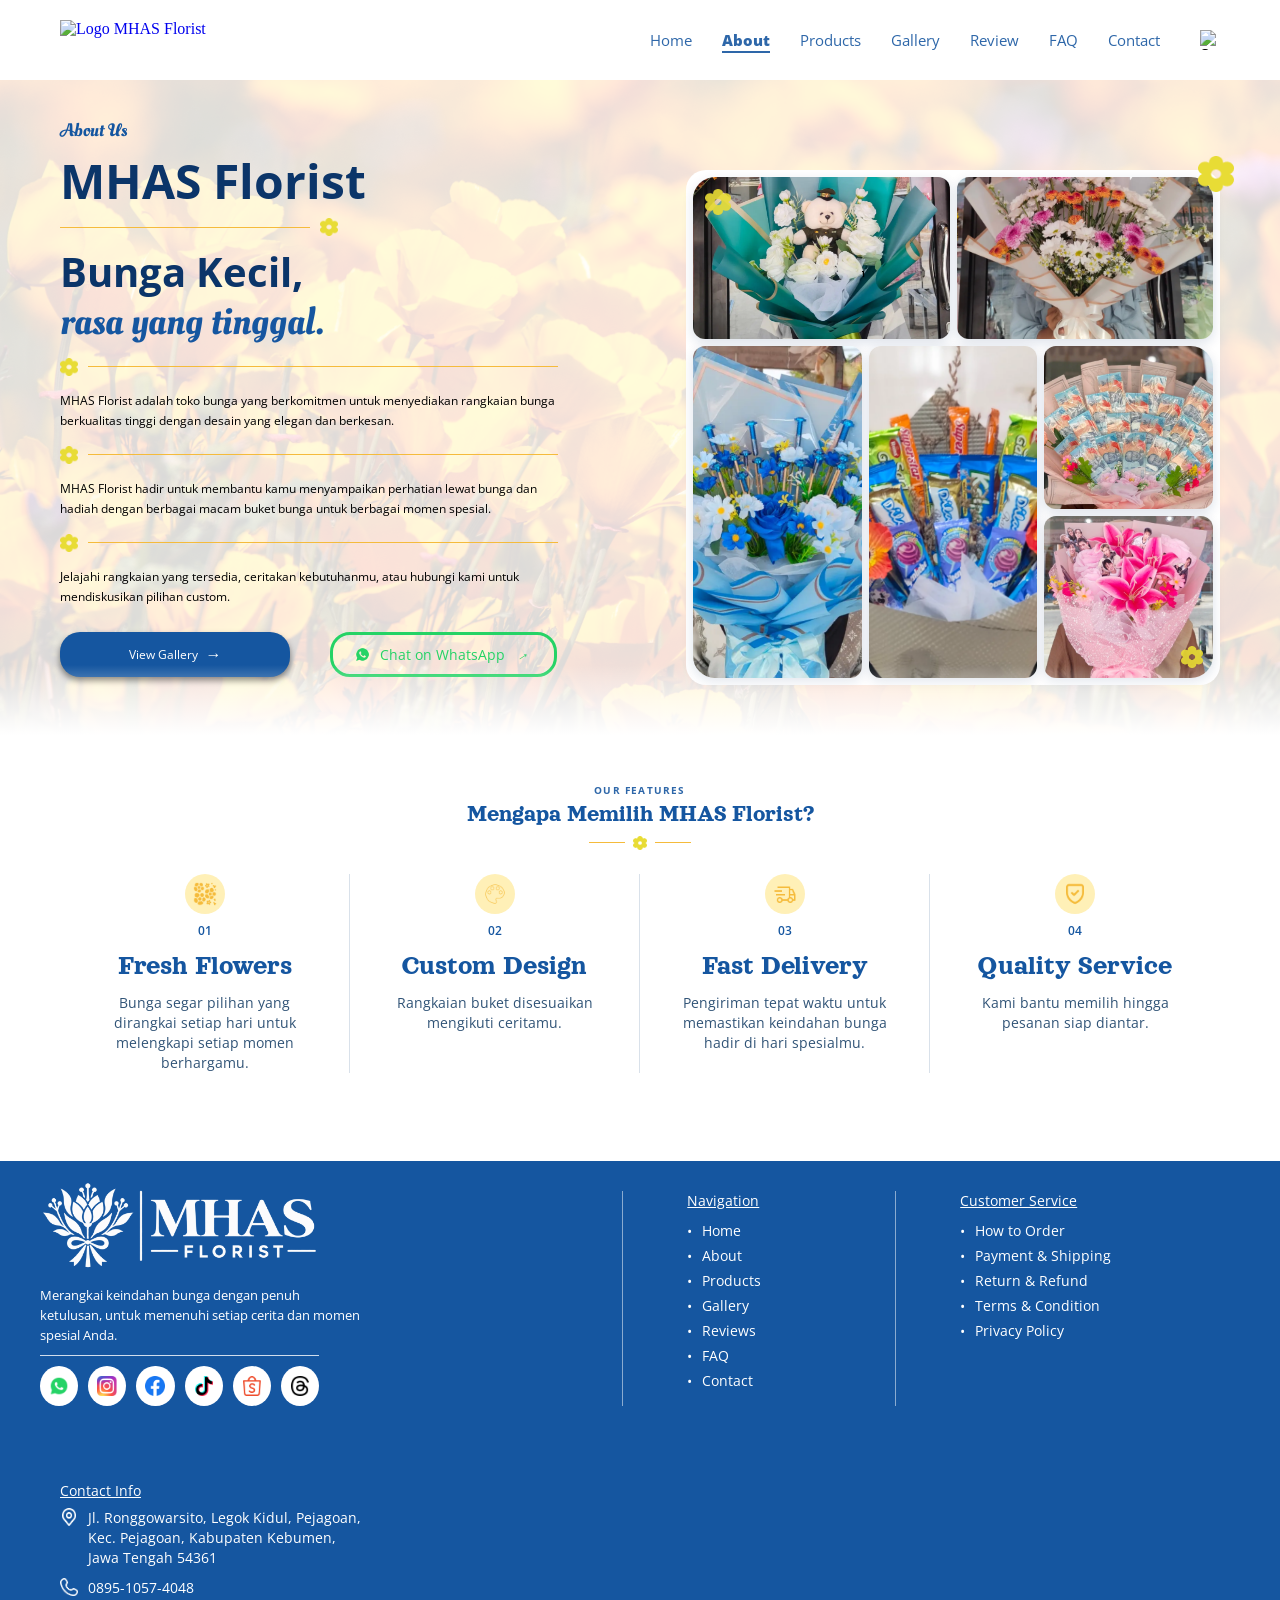
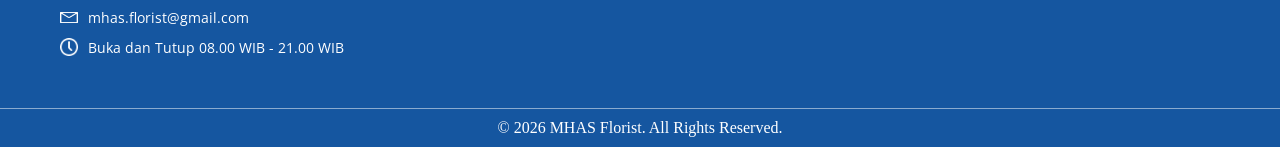
==== commit 45b95d31: "style: Mengubah tampilan mobile footer" ====
--- a/Pages/about.html
+++ b/Pages/about.html
@@ -179,6 +179,7 @@
     </section>
 
     <footer class="footer">
+    <footer class="footer">
         <div class="footer-container">
             <div class="footer-brand">
                 <img src="../assets/logo/MHAS Florist footer.png" alt="MHAS Florist Logo">
@@ -212,6 +213,8 @@
                 </div>
             </div>
 
+            <div class="footer-line"></div>
+            
             <div class="footer-column">
                 <h3>Navigation</h3>
 
--- a/css/style.css
+++ b/css/style.css
@@ -12,11 +12,17 @@
 
 
 .navbar {
-    position: relative;
-    z-index: 100;
-    width: 100%;
-    background-color: #ffffff;
-
+    position: fixed;
+    top: 0;
+    left: 0;
+    z-index: 1000;
+    width: 100%;
+    background-color: rgba(255, 255, 255, 0.85);
+
+}
+
+body {
+    padding-top: 80px;
 }
 
 .navbar-container {
@@ -864,6 +870,7 @@
         transform: translateY(-7px) rotate(4deg);
     }
 }
+
 .images3 {
     grid-column: 1 / 3;
     grid-row: 2 / 4;
@@ -884,6 +891,306 @@
     grid-row: 3 / 4;
 }
 
+.reviews {
+    width: 100%;
+    background-color: #F5BB3B;
+}
+
+.reviews-container {
+    position: relative;
+    width: 100%;
+    max-width: 1440px;
+    margin: 0 auto;
+    padding: 35px 60px;
+    min-height: 330px;
+}
+
+.reviews-header {
+    width: 100%;
+    max-width: 320px;
+}
+
+.reviews-label {
+    margin: 0 0 20px 0;
+    color:#000000;
+    font-family: 'Open Sans', sans-serif;
+    font-size: 15px;
+    font-weight: 700;
+}
+
+.reviews-header h1{
+    margin:0;
+    color: #1556A0;
+    font-family: 'Open Sans', sans-serif;
+    font-size: 40px;
+    font-weight: 700;
+    line-height: 1.05;
+}
+
+.reviews-header h1 span {
+    display: block;
+    color:#1556A0;
+    font-family: 'Oleo Script Swash Caps', cursive;
+    font-size: 40px;
+    margin-top: 6px;
+    font-weight: 600;
+    line-height: 1;
+}
+
+.reviews-line {
+    width: 330px;
+    height: 1.5px;
+    margin-top: 20px;
+    margin-bottom: 40px;
+    background-color: #000000;
+}
+
+.reviews-description {
+    margin: 0;
+    color: #000000;
+    font-family: 'Open Sans', sans-serif;
+    font-size: 12px;
+    font-weight: 400;
+    width: 250px;
+}
+
+.reviews-summary {
+    position: absolute;
+    top: 75px;
+    right: 60px;
+    border-radius: 6px;
+    width: 800px;
+    height: 200px;
+    background-color: #ffffff;
+    border: 1px solid #2E67A9;
+}
+
+.reviews-overall {
+    width: 242px;
+    height: 100%;
+    display: flex;
+    flex-direction: column;
+    justify-content: center;
+    align-items: flex-start;
+    padding-left: 35px;
+    box-sizing: border-box;
+}
+
+.reviews-score {
+    display: flex;
+    align-items: baseline;
+    color: #1556A0;
+    font-family: 'Open Sans', sans-serif;
+}
+
+.reviews-score span:first-child {
+    font-size: 60px;
+    margin-left: 20px;
+    font-weight: 700;
+    line-height: 1;
+}
+
+.score-divider {
+    margin-left: 5px;
+    margin-right: 4px;
+    font-size: 40px;
+    font-weight: 400;
+}
+
+.score-max {
+    font-size: 40px;
+    font-weight: 400;
+}
+
+.reviews-overall .reviews-stars {
+    margin-top: 7px;
+    margin-left: 46px;
+    color: #FFCE31;
+    font-size: 17px;
+    letter-spacing: 1px;
+    line-height: 1;
+}
+
+.reviews-total {
+    margin: 7px 0 0;
+    alignment-baseline: central;
+    color: #000000;
+    font-family: 'Open Sans', sans-serif;
+    font-size: 11px;
+    font-weight: 400;
+    line-height: 1.4;
+}
+
+.reviews-divider {
+    position: absolute;
+    top: 22px;
+    left: 247px;
+    width: 1px;
+    height: 162px;
+    background-color: #000000;
+}
+
+.reviews-breakdown {
+    position: absolute;
+    top: 50%;
+    left: 285px;
+    display: flex;
+    flex-direction: column;
+    gap: 10px;
+    transform: translateY(-50%);
+}
+
+.rating-row {
+    display: flex;
+    align-items: center;
+    height: 20px;
+}
+
+.rating-label {
+    display: flex;
+    align-items: center;
+    width: 35px;
+    color: #0B3569;
+    font-family: 'Open Sans', sans-serif;
+    font-size: 16px;
+}
+
+.rating-star {
+    margin-left: 4px;
+    color: #FFCE31;
+}
+
+.rating-bar {
+    width: 300px;
+    height: 12px;
+    margin-left: 12px;
+    border: 1.5px solid #2E67A9;
+    border-radius: 20px;
+    overflow: hidden;
+}
+
+.rating-fill {
+    height: 100%;
+    background-color: #2E67A9;
+    border-radius: 20px;
+}
+
+.rating-percent {
+    width: 40px;
+    margin-left: 10px;
+    color: #0B3569;
+    font-family: 'Open Sans', sans-serif;
+    font-size: 12px;
+}
+
+.reviews-image {
+    position: absolute;
+    top: 50%;
+    right: 24px;
+    display: flex;
+    align-items: center;
+    justify-content: center;
+    width: 105px;
+    height: 170px;
+    transform: translateY(-50%);
+}
+
+.reviews-image img {
+    display: block;
+    width: 100%;
+    height: 100%;
+    object-fit: contain;
+}
+
+.reviews-list {
+    width: 100%;
+    margin-top: 40px;
+    display: grid;
+    grid-template-columns: repeat(4, 1fr);
+    gap: 20px;
+}
+
+.review-card {
+    width: 100%;
+    height: 175px;
+    padding: 14px 20px;
+    box-sizing: border-box;
+    background-color: #ffffff;
+    border: 1px solid #2E67A9;
+    border-radius: 3px;
+    font-family: 'Open Sans', sans-serif;
+}
+
+.review-header {
+    display: flex;
+    align-items: center;
+    justify-content: space-between;
+    width: 100%;
+    margin-bottom: 8px;
+}
+
+.review-name {
+    margin: 0;
+    color: #0B3569;
+    font-family: 'Open Sans', sans-serif;
+    font-size: 12px;
+    font-weight: 600;
+}
+
+.review-stars {
+    color: #FFCE31;
+    font-size: 10px;
+    letter-spacing: 1px;
+    white-space: nowrap;
+}
+
+.review-text {
+    margin: 0;
+    color: #000000;
+    font-family: 'Open Sans', sans-serif;
+    font-size: 11px;
+    font-weight: 400;
+    line-height: 1.35;
+}
+
+.review-date {
+    display: block;
+    margin-top: 10px;
+    color: #2E67A9;
+    font-family: 'Open Sans', sans-serif;
+    font-size: 10px;
+    font-weight: 400;
+}
+
+.reviews-actions {
+    display: flex;
+    align-items: center;
+    gap: 25px;
+    margin-top: 25px;
+}
+
+.reviews-actions a {
+    display: flex;
+    align-items: center;
+    justify-content: center;
+    height: 36px;
+    padding: 0 20px;
+    box-sizing: border-box;
+    border: 1px solid #2E67A9;
+    border-radius: 20px;
+    background-color: #ffffff;
+    color: #0B3569;
+    font-family: 'Open Sans', sans-serif;
+    font-size: 11px;
+    font-weight: 400;
+    text-decoration: none;
+}
+
+.reviews-actions a:hover {
+    background-color: #2E67A9;
+    color: #ffffff;
+}
+
 @media (max-width: 768px) {
 
     .logo img {
@@ -894,13 +1201,20 @@
         width: 12px;
     }
 
+    body {
+        padding-top: 42px;
+        overflow-x: hidden;
+    }
+
     .navbar {
-        position: relative;
-    }
-    
+        position: fixed;
+        top: 0;
+        left: 0;
+    }
+
     .navbar-container {
-        min-height: 30px;
-        padding: 0 20px;
+        min-height: 42px;
+        padding: 0 28px;
     }
 
     .nav-right {
@@ -912,8 +1226,9 @@
 
     .nav-menu {
         display: none;
+        margin-top: 3px;
         position: absolute;
-        top: 30px;
+        top: 42px;
         right: 5px;
         left: auto;
         width: 60px;
@@ -922,10 +1237,12 @@
         gap: 10px;
         padding: 10px;
         background-color: rgba(255, 255, 255, 0.5);
+        border-radius: 3px;
     }
 
     .nav-link {
-        font-size: 10px;
+        font-size: 11px;
+        font-weight: 400;
     }
 
     .nav-menu.active {
@@ -938,9 +1255,9 @@
         justify-content: center;
         background: transparent;
         cursor: pointer;
-        margin-left: 10px;
-        width: 15px;
-        height: 15px;
+        margin-left: 8px;
+        width: 18px;
+        height: 18px;
         border-radius: 2px;
     }
 
@@ -955,50 +1272,92 @@
     }
 
     .home {
-        height: calc(100vh - 30px);
-        min-height: 600px;
+        height: auto;
+        min-height: calc(100svh - 42px);
+    }
+
+    .home-background {
+        min-height: 100%;
+    }
+
+    .flower-image {
+        background-position: 62% center;
+    }
+
+    .flower-blur {
+        inset: -20px;
+        opacity: 0.55;
+        mask-image: linear-gradient(
+            to right,
+            black 0%,
+            rgba(0, 0, 0, 0.9) 34%,
+            rgba(0, 0, 0, 0.35) 64%,
+            transparent 92%
+        );
+        -webkit-mask-image: linear-gradient(
+            to right,
+            black 0%,
+            rgba(0, 0, 0, 0.9) 34%,
+            rgba(0, 0, 0, 0.35) 64%,
+            transparent 92%
+        );
+    }
+
+    .flower-fade {
+        background: linear-gradient(
+            to right,
+            rgba(255, 255, 255, 0.96) 0%,
+            rgba(255, 255, 255, 0.88) 42%,
+            rgba(255, 255, 255, 0.42) 64%,
+            rgba(255, 255, 255, 0.06) 82%,
+            transparent 100%
+        );
     }
 
     .home-container {
-        padding: 0 20px;
+        padding: 0;
         align-items: flex-start;
     }
 
     .home-content {
         width: 100%;
-        max-width: 100%;
-        margin-top: 50px;
+        max-width: 480px;
+        margin-top: 0;
+        padding: 18px 24px 38px 37px;
+        background-color: transparent;
     }
 
     .Beautiful {
         width: 100%;
+        margin-top: 10px;
+        margin-bottom: 20px;
         height: auto;
-
-        font-size: 24px;
-        line-height: 32px;
+        font-size: 16px;
+        line-height: 28px;
     }
 
     .home-content h1 {
         width: 100%;
         height: auto;
-        font-size: 48px;
-        line-height: 48px;
+        font-size: 40px;
+        line-height: 60px;
         letter-spacing: -0.05em;
-        margin-bottom: 15px;
     }
 
     .home-content h1 span {
-        font-size: 64px;
-        line-height: 55px;
+        
+        font-size: 50px;
+        line-height: 30px;
     }
 
     .home-description {
         width: 100%;
+        max-width: 235px;
         height: auto;
         font-size: 12px;
-        line-height: 18px;
-        margin-top: 20px;
-        margin-bottom: 25px;
+        line-height: 20px;
+        margin-top: 24px;
+        margin-bottom: 100px;
     }
 
     .home-buttons {
@@ -1008,8 +1367,17 @@
 
     .btn-shop,
     .btn-whatsapp {
-        width: 100%;
-        max-width: 227px;
+        width: 230px;
+    }
+
+    .btn-shop {
+        height: 40px;
+        border-radius: 25px;
+    }
+
+    .btn-whatsapp {
+        height: 40px;
+        border-radius: 25px;
     }
 
     .features {
@@ -1030,4 +1398,131 @@
         border-bottom: 1px solid #D9E1EA;
     }
 
+    .footer {
+        padding: 10px 20px
+    }
+
+    .footer-container {
+        display: flex;
+        flex-direction: column;
+        gap: 35px;
+        padding: 0;
+    }
+
+    .footer-brand {
+        width: 100%;
+        display: flex;
+        flex-direction: column;
+        align-items: center;
+        text-align: center;
+    }
+
+    .footer-brand > img {
+        width: 100px;
+        height: auto;
+        margin: 0;
+    }
+
+    .footer-brand p {
+        width: 100%;
+        max-width: 200px;
+        margin-top: 15px;
+        margin-bottom: 15px;
+        text-align: center;
+        line-height: 15px;
+        font-family: 'Open Sans', sans-serif;
+        font-size: 10px;
+        gap: 20px 0;
+    }
+
+    .footer-column a {
+        font-family: 'Open Sans', sans-serif;
+        font-size: 11px;
+        font-weight: 400;
+        line-height: 20px;
+        color: #ffffff;
+        text-decoration: none;
+}
+
+    .footer-social {
+        width: 100%;
+        max-width: 200px;
+        margin: 0 auto;
+        padding-top: 12px;
+        border-top: 1px solid rgba(255, 255, 255, 0.8);
+        display: flex;
+        justify-content: center;
+        align-items: center;
+        gap: 8px;
+    }
+    
+    .footer-line {
+        width: 100%;
+        height: 1px;
+        background-color: rgba(255, 255, 255, 0.5);
+        margin-top: -12px;
+    }
+
+    .footer-social a {
+        width: 27px;
+        height: 27px;
+        flex-shrink: 0;
+    }
+
+    .footer-social img {
+        width: 15px;
+        height: 15px;
+        object-fit: contain;
+    }
+
+    .footer-column h3 {
+        margin: 0 0 8px 0;
+        font-family: 'Open Sans', sans-serif;
+        font-size: 15px;
+        font-weight: 400;
+        text-decoration: underline;
+    }
+
+    .footer-contact {
+        width: 100%;
+        padding-left: 0;
+        padding-right: 0;
+        margin-top: 20px; 
+    }
+    
+    .contact-item {
+        display: flex;
+        align-items: flex-start;
+        gap: 10px;
+        margin-bottom: 8px;
+    }
+
+    .contact-item img {
+        width: 12px;
+        height: 12px;
+        flex-shrink: 0;
+    }
+
+    .contact-item p {
+        font-family: 'Open Sans', sans-serif;
+        font-size: 11px;
+        line-height: 18px;
+        margin: 0;
+        color: #ffffff;
+    }
+
+    .footer-bottom {
+        width: 100%;
+        margin-top: 20px;
+        padding-top: 12px;
+        border-top: 1px solid rgba(255, 255, 255, 0.5);
+
+        text-align: center;
+        font-family: 'Open Sans', sans-serif;
+        font-size: 9px;
+        line-height: 20px;
+    }
+
+
+
 }
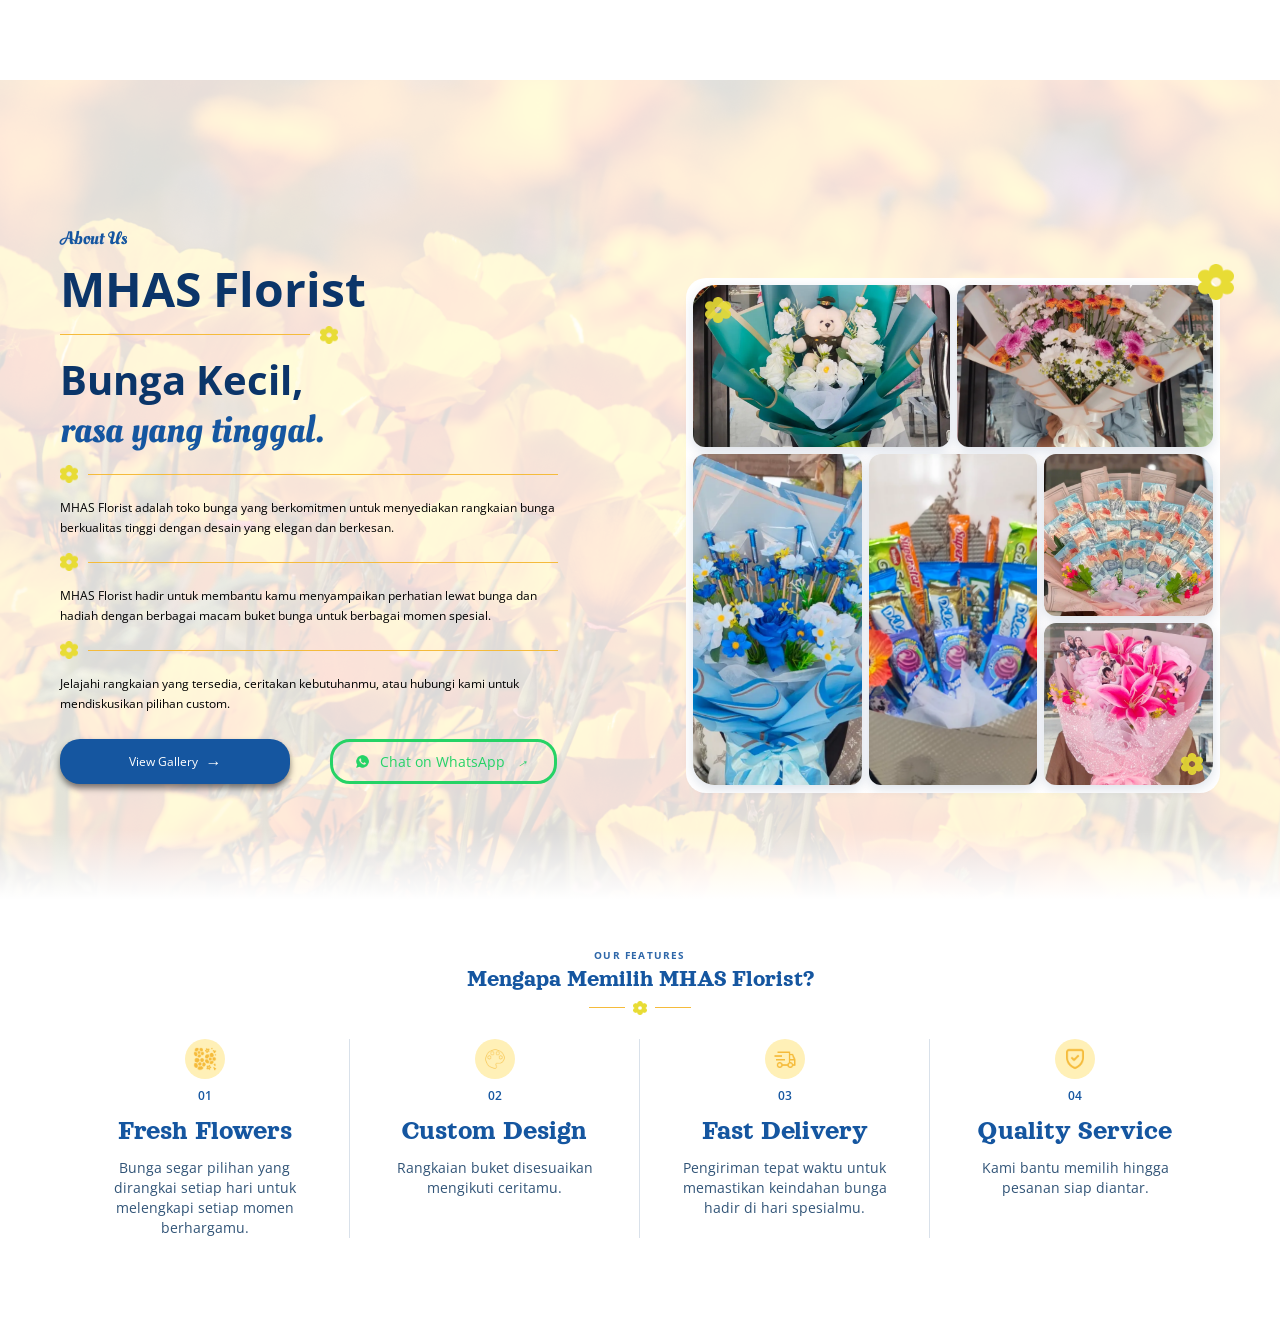
==== commit 1cff645e: "fix: navbar mobile & feat: style.css reviews" ====
--- a/Pages/about.html
+++ b/Pages/about.html
@@ -7,37 +7,6 @@
     <title>About | MHAS Florist</title>
 </head>
 <body>
-    
-    <header class="navbar">
-        <div class="navbar-container">
-
-            <a href="../index.html" class="logo">
-                <img src="../assets/logo/MHAS Florist Navbar.png" alt="Logo MHAS Florist">
-            </a>
-
-            <div class="nav-right">
-                <nav class="nav-menu">
-                    <a href="../index.html" class="nav-link">Home</a>
-                    <a href="about.html" class="nav-link active">About</a>
-                    <a href="products.html" class="nav-link">Products</a>
-                    <a href="gallery.html" class="nav-link">Gallery</a>
-                    <a href="reviews.html" class="nav-link">Review</a>
-                    <a href="faq.html" class="nav-link">FAQ</a>
-                    <a href="contact.html" class="nav-link">Contact</a>
-                </nav>
-
-                <button class="cart-button" type="button">
-                    <img src="../assets/icons/keranjang.png" alt="Cart Icon">
-                </button>
-            </div>
-
-            <button class="menu-toggle" type="button" aria-label="Open Menu">
-                <img src="../assets/icons/menu.png" alt="Menu Icon">
-            </button>
-        </div>
-
-    </header>
-    
     
     <section class="about" id="about">
         
@@ -178,96 +147,6 @@
         </div>
     </section>
 
-    <footer class="footer">
-    <footer class="footer">
-        <div class="footer-container">
-            <div class="footer-brand">
-                <img src="../assets/logo/MHAS Florist footer.png" alt="MHAS Florist Logo">
-
-                <p>Merangkai keindahan bunga dengan penuh ketulusan, untuk memenuhi setiap cerita dan momen spesial Anda.</p>
-
-                <div class="footer-social">
-                    <a href="https://api.whatsapp.com/send/?phone=%2B6289510574048&text&type=phone_number&app_absent=0" aria-label="WhatsApp">
-                        <img src="../assets/icons/WhatsApp.png" alt="WhatsApp">
-                    </a>
-
-                    <a href="https://www.instagram.com/mhasflorist_kebumen?utm_source=ig_web_button_share_sheet&stkn=ZDNlZDc0MzIxNw==" aria-label="Instagram">
-                        <img src="../assets/icons/Instagram.png" alt="Instagram">
-                    </a>
-
-                    <a href="https://www.facebook.com/profile.php?id=61556389310690&sk=about" aria-label="Facebook">
-                        <img src="../assets/icons/Facebook.png" alt="Facebook">
-                    </a>
-                    
-                    <a href="https://www.tiktok.com/@mhasflorist_kebumen?is_from_webapp=1&sender_device=pc" aria-label="Tiktok">
-                        <img src="../assets/icons/tiktok.png" alt="Tiktok">
-                    </a>
-
-                    <a href="https://shopee.co.id/" aria-label="Shopee">
-                        <img src="../assets/icons/Shopee.png" alt="Shopee">
-                    </a>
-                    
-                    <a href="https://www.threads.com/@mhasflorist_kebumen?xmt=AQG0b1jZ0WDj8y1A4V8j3JJ-yRm7vr9UwsMYNHy_hAfdiQk" aria-label="Threads">
-                        <img src="../assets/icons/Threads.png" alt="Threads">
-                    </a>                
-                </div>
-            </div>
-
-            <div class="footer-line"></div>
-            
-            <div class="footer-column">
-                <h3>Navigation</h3>
-
-                <a href="../index.html">Home</a>
-                <a href="about.html">About</a>
-                <a href="products.html">Products</a>
-                <a href="gallery.html">Gallery</a>
-                <a href="reviews.html">Reviews</a>
-                <a href="faq.html">FAQ</a>
-                <a href="contact.html">Contact</a>
-                
-            </div>
-
-            <div class="footer-column">
-                <h3>Customer Service</h3>
-
-                <a href="#">How to Order</a>
-                <a href="#">Payment & Shipping</a>
-                <a href="#">Return & Refund</a>
-                <a href="#">Terms & Condition</a>
-                <a href="#">Privacy Policy</a>
-            </div>
-
-            <div class="footer-column footer-contact">
-                <h3>Contact Info</h3>
-
-                <div class="contact-item">
-                    <img src="../assets/icons/Maps.png" alt="Location">
-                    <p>Jl. Ronggowarsito, Legok Kidul, Pejagoan, Kec. Pejagoan, Kabupaten Kebumen, Jawa Tengah 54361</p>
-                </div>
-
-                <div class="contact-item">
-                    <img src="../assets/icons/Telp.png" alt="Phone">
-                    <p>0895-1057-4048</p>
-                </div>                
-
-                <div class="contact-item">
-                    <img src="../assets/icons/Gmail.png" alt="Email">
-                    <p>mhas.florist@gmail.com</p>
-                </div> 
-
-                <div class="contact-item">
-                    <img src="../assets/icons/Clock.png" alt="Opening Hours">
-                    <p>Buka dan Tutup 08.00 WIB - 21.00 WIB</p>
-                </div> 
-                
-            </div>
-        </div>
-        
-        <div class="footer-bottom">
-            <p>© 2026 MHAS Florist. All Rights Reserved.</p>
-        </div>
-    </footer>
     <script src="../js/main.js"></script>
 </body>
 </html>
--- a/css/style.css
+++ b/css/style.css
@@ -8,6 +8,15 @@
     margin: 0;
     padding: 0;
     box-sizing: border-box;
+}
+
+html {
+    scroll-behavior: smooth;
+}
+
+section[id],
+.features {
+    scroll-margin-top: 80px;
 }
 
 
@@ -259,7 +268,6 @@
     justify-content: center;
     align-items: center;
     width: 250px;
-    height: 40px;
     padding: 9px 39px 11px 40px;
     gap: 10px;
     background: #FFE76D;
@@ -274,7 +282,7 @@
     background-color: #edcd43;
 }
 
-.btn-whatsapp {
+.home .btn-whatsapp {
     display: flex;
     align-items: center;
     justify-content: center;
@@ -291,6 +299,7 @@
     font-size: 14px;
     font-weight: 400;
     white-space: nowrap;
+    margin-left: -55px;
 }
 
 .btn-whatsapp img {
@@ -431,7 +440,6 @@
 
 .feature-item h3 {
     margin-top: 10px;
-
     color: #1556A0;
     font-family: 'Orelega One', sans-serif;
     font-size: 28px;
@@ -450,155 +458,11 @@
     line-height: 20px;
 }
 
-.footer {
-    width: 100%;
-    background-color:#1556A0 ;
-    color: #ffffff;
-}
-
-.footer-container {
-    max-width: 1440px;
-    margin:0 auto;
-    padding: 5px 30px 40px;
-    display: grid;
-    grid-template-columns: 1.5fr 1fr 1fr 1.3fr;
-    gap: 50px;
-}
-
-.footer-brand {
-    display: flex;
-    flex-direction: column;
-    align-items: flex-start;
-}
-
-.footer-brand > img {
-    display: block;
-    width: 300px;
-    height: auto;
-    object-fit: contain;
-}
-
-.footer-brand p {
-    width: 320px;
-    margin-top: 10px;
-    margin-left: 10px;
-
-    font-family: 'Open Sans', sans-serif;
-    font-size: 13px;
-    font-weight: 400;
-    line-height: 20px;
-    color: #ffffff;
-}
-
-.footer-column {
-    display: flex;
-    flex-direction: column;
-    align-items: flex-start;
-    margin-top: 25px;
-    position: relative;
-}
-
-.footer-column::before {
-    content: "";
-    position: absolute;
-    left: -65px;
-    top: 0;
-    width: 1px;
-    height: 100%;
-    background-color: rgba(255, 255, 255, 0.5);
-}
-
-.footer-column h3 {
-    text-decoration: underline;
-    display: flex;
-    flex-direction: column;
-    font-family: 'Open Sans', sans-serif;
-    font-size: 14px;
-    font-weight: 400;
-    color: #ffffff;
-    margin-bottom: 8px;
-}
-
-.footer-column a {
-    font-family: 'Open Sans', sans-serif;
-    font-size: 14px;
-    font-weight: 400;
-    line-height: 25px;
-    color: #ffffff;
-    text-decoration: none;
-}
-
-.footer-column a::before {
-    content: "•";
-    margin-right: 10px;
-}
-
-.footer-social {
-    margin-top: 10px;
-    margin-left: 10px;
-    padding-top: 10px;
-    border-top: 1px solid rgba(255, 255, 255, 0.8);
-    width: 279px;
-    display: flex;
-    align-items: center;
-    gap: 10px;
-}
-
-.footer-social a {
-    width: 40px;
-    height: 40px;
-    background-color: #ffffff;
-    border-radius: 50%;
-    display: flex;
-    align-items: center;
-    justify-content: center;
-}
-
-.footer-social img {
-    width: 26px;
-    height: 20px;
-    object-fit: contain;
-}
-
-.footer-contact {
-    padding-left: 30px;
-}
-
-.contact-item {
-    display: flex;
-    align-items: flex-start;
-    gap: 10px;
-    margin-bottom: 10px;
-}
-
-.contact-item img {
-    width: 18px;
-    height: 18px;
-    object-fit: contain;
-    flex-shrink: 0;
-}
-
-.contact-item p {
-    font-family: 'Open Sans', sans-serif;
-    font-size: 14px;
-    font-weight: 400;
-    line-height: 20px;
-    color: #ffffff;
-    margin: 0;
-}
-.footer-bottom {
-    width: 100%;
-    border-top: 1px solid rgba(255, 255, 255, 0.5);
-    padding-top: 10px;
-    padding-bottom: 10px;
-    text-align: center;
-}
-
 .about {
     position: relative;
     width: 100%;
-    height: calc(100vh-80px);
-    min-height: 655px;
+    height: calc(100vh - 80px);
+    min-height: 700px;
     background-color: rgba(255, 255, 255, 0.5);
     overflow: hidden;
 }
@@ -631,7 +495,7 @@
     z-index: 1;
     width: 100%;
     max-width: 1440px;
-    min-height: calc(100vh-80px);
+    min-height: calc(100vh - 80px);
     margin: 0 auto;
     padding: 0 60px;
     display: flex;
@@ -766,6 +630,24 @@
     overflow: visible;
 }
 
+.about .btn-whatsapp {
+    display: flex;
+    align-items: center;
+    justify-content: center;
+    width: 227px;
+    height: 45px;
+    padding: 0 16px;
+    box-sizing: border-box;
+    gap: 10px;
+    border: 3px solid #25D366;
+    border-radius: 20px;
+    color: #25D366;
+    text-decoration: none;
+    font-family: 'Open Sans', sans-serif;
+    font-size: 14px;
+    font-weight: 400;
+    white-space: nowrap;
+}
 
 .about-images::after {
     content: "";
@@ -891,6 +773,7 @@
     grid-row: 3 / 4;
 }
 
+
 .reviews {
     width: 100%;
     background-color: #F5BB3B;
@@ -938,7 +821,7 @@
 }
 
 .reviews-line {
-    width: 330px;
+    width: 300px;
     height: 1.5px;
     margin-top: 20px;
     margin-bottom: 40px;
@@ -951,7 +834,7 @@
     font-family: 'Open Sans', sans-serif;
     font-size: 12px;
     font-weight: 400;
-    width: 250px;
+    width: 300px;
 }
 
 .reviews-summary {
@@ -959,7 +842,7 @@
     top: 75px;
     right: 60px;
     border-radius: 6px;
-    width: 800px;
+    width: 750px;
     height: 200px;
     background-color: #ffffff;
     border: 1px solid #2E67A9;
@@ -1061,7 +944,7 @@
 }
 
 .rating-bar {
-    width: 300px;
+    width: 250px;
     height: 12px;
     margin-left: 12px;
     border: 1.5px solid #2E67A9;
@@ -1186,11 +1069,164 @@
     text-decoration: none;
 }
 
+.reviews-button-arrow {
+    font-size: 14px;
+    margin-left: 10px;
+    line-height: 1;
+}
+
 .reviews-actions a:hover {
     background-color: #2E67A9;
     color: #ffffff;
 }
 
+.footer {
+    width: 100%;
+    background-color:#1556A0 ;
+    color: #ffffff;
+}
+
+.footer-container {
+    max-width: 1440px;
+    margin:0 auto;
+    padding: 5px 30px 40px;
+    display: grid;
+    grid-template-columns: 1.5fr 1fr 1fr 1.3fr;
+    gap: 50px;
+}
+
+.footer-brand {
+    display: flex;
+    flex-direction: column;
+    align-items: flex-start;
+}
+
+.footer-brand > img {
+    display: block;
+    width: 300px;
+    height: auto;
+    object-fit: contain;
+}
+
+.footer-brand p {
+    width: 320px;
+    margin-top: 10px;
+    margin-left: 10px;
+    font-family: 'Open Sans', sans-serif;
+    font-size: 13px;
+    font-weight: 400;
+    line-height: 20px;
+    color: #ffffff;
+}
+
+.footer-column {
+    display: flex;
+    flex-direction: column;
+    align-items: flex-start;
+    margin-top: 25px;
+    position: relative;
+}
+
+.footer-column::before {
+    content: "";
+    position: absolute;
+    left: -65px;
+    top: 0;
+    width: 1px;
+    height: 100%;
+    background-color: rgba(255, 255, 255, 0.5);
+}
+
+.footer-column h3 {
+    text-decoration: underline;
+    display: flex;
+    flex-direction: column;
+    font-family: 'Open Sans', sans-serif;
+    font-size: 14px;
+    font-weight: 400;
+    color: #ffffff;
+    margin-bottom: 8px;
+}
+
+.footer-column a {
+    font-family: 'Open Sans', sans-serif;
+    font-size: 14px;
+    font-weight: 400;
+    line-height: 25px;
+    color: #ffffff;
+    text-decoration: none;
+}
+
+.footer-column a::before {
+    content: "•";
+    margin-right: 10px;
+}
+
+.footer-social {
+    margin-top: 10px;
+    margin-left: 10px;
+    padding-top: 10px;
+    border-top: 1px solid rgba(255, 255, 255, 0.8);
+    width: 279px;
+    display: flex;
+    align-items: center;
+    gap: 10px;
+}
+
+.footer-social a {
+    width: 40px;
+    height: 40px;
+    background-color: #ffffff;
+    border-radius: 50%;
+    display: flex;
+    align-items: center;
+    justify-content: center;
+}
+
+.footer-social img {
+    width: 26px;
+    height: 20px;
+    object-fit: contain;
+}
+
+.footer-contact {
+    padding-left: 30px;
+}
+
+.footer-line {
+    display: none;
+}
+
+.contact-item {
+    display: flex;
+    align-items: flex-start;
+    gap: 10px;
+    margin-bottom: 10px;
+}
+
+.contact-item img {
+    width: 18px;
+    height: 18px;
+    object-fit: contain;
+    flex-shrink: 0;
+}
+
+.contact-item p {
+    font-family: 'Open Sans', sans-serif;
+    font-size: 14px;
+    font-weight: 400;
+    line-height: 20px;
+    color: #ffffff;
+    margin: 0;
+}
+.footer-bottom {
+    width: 100%;
+    border-top: 1px solid rgba(255, 255, 255, 0.5);
+    padding-top: 10px;
+    padding-bottom: 10px;
+    text-align: center;
+}
+
 @media (max-width: 768px) {
 
     .logo img {
@@ -1204,6 +1240,11 @@
     body {
         padding-top: 42px;
         overflow-x: hidden;
+    }
+
+    section[id],
+    .features {
+        scroll-margin-top: 30px;
     }
 
     .navbar {
@@ -1214,35 +1255,51 @@
 
     .navbar-container {
         min-height: 42px;
-        padding: 0 28px;
+        padding: 0 20px;
     }
 
     .nav-right {
         display: flex;
         align-items: center;
-        gap: 30px;
+        gap: 14px;
         margin-left: auto;
     }
 
     .nav-menu {
         display: none;
-        margin-top: 3px;
+        margin-top: 0;
         position: absolute;
-        top: 42px;
-        right: 5px;
+        top: 45px;
+        right: 19px;
         left: auto;
-        width: 60px;
+        width: min(70px, calc(100vw - 32px));
         flex-direction: column;
-        align-items: flex-start;
-        gap: 10px;
-        padding: 10px;
-        background-color: rgba(255, 255, 255, 0.5);
+        align-items: stretch;
+        gap: 0px;
+        border: 1px solid #d9e1ea;
         border-radius: 3px;
+        background-color: rgba(255, 255, 255, 0.75);
+        box-shadow: 0 8px 18px rgba(11, 53, 105, 0.16);
     }
 
     .nav-link {
+        display: block;
+        width: 100%;
+        padding: 5px 12px;
         font-size: 11px;
         font-weight: 400;
+    }
+
+    .nav-link.active {
+        color: #2E67A9;
+        text-decoration: underline;
+        text-decoration-thickness: 1.5px;
+        text-underline-offset: 1px;
+    }
+
+    .nav-link:hover,
+    .nav-link:focus-visible {
+        background: #eef3f7;
     }
 
     .nav-menu.active {
@@ -1365,9 +1422,15 @@
         flex-wrap: wrap;
     }
 
-    .btn-shop,
-    .btn-whatsapp {
+    .home .btn-shop,
+    .home .btn-whatsapp {
         width: 230px;
+        height: 40px;
+        margin-left: 0;
+        padding: 0 10px;
+        gap: 7px;
+        border-radius: 25px;
+        font-size: 13px;
     }
 
     .btn-shop {
@@ -1375,7 +1438,7 @@
         border-radius: 25px;
     }
 
-    .btn-whatsapp {
+    .home .btn-whatsapp {
         height: 40px;
         border-radius: 25px;
     }
@@ -1398,8 +1461,407 @@
         border-bottom: 1px solid #D9E1EA;
     }
 
+    .about {
+        position: relative;
+        width: 100%;
+        height: auto;
+        min-height: 1000px;
+        overflow: hidden;
+        background-color: rgba(255, 255, 255, 0.5);
+    }
+
+    .about-container {
+        position: relative;
+        z-index: 1;
+        width: 100%;
+        min-height: 0;
+        padding: 10px 30px;
+        display: flex;
+        flex-direction: column;
+        align-items: flex-start;
+        justify-content: flex-start;
+        gap: 0;
+    }
+
+    .about-content {
+        width: 100%;
+        max-width: none;
+        margin-top: 0;
+    }
+
+    .about-subtitle {
+        margin-bottom: 15px;
+        font-size: 16px;
+        line-height: 22px;
+    }
+
+    .about-content h2 {
+        margin-bottom: 8px;
+        font-size: 28px;
+        line-height: 1.1;
+    }
+
+    .about-decoration {
+        width: 100%;
+        gap: 8px;
+        margin-bottom: 8px;
+    }
+
+    .about-line-hero {
+        width: 100%;
+        max-width: 215px;
+    }
+
+    .about-flower {
+        width: 16px;
+        height: 16px;
+    }
+
+    .about-content h3 {
+        margin-bottom: 40px;
+        margin-top: -10px;
+        font-size: 24px;
+        line-height: 1.1;
+    }
+
+    .about-content h3 span {
+        margin-top: -6px;
+        font-size: 27px;
+        line-height: 1;
+    }
+
+    .about-description {
+        width: 100%;
+        margin-top: 10px;
+        padding-left: 25px;
+        font-size: 11px;
+        line-height: 17px;
+    }
+
+    .about-buttons {
+        width: 100%;
+        display: flex;
+        align-items: center;
+        gap: 8px;
+        margin-top: 60px;
+    }
+
+    .btn-gallery,
+    .about .btn-whatsapp {
+        height: 33px;
+        padding: 0 8px;
+        gap: 6px;
+        border-radius: 20px;
+        display: flex;
+        align-items: center;
+        justify-content: center;
+        font-family: 'Open Sans', sans-serif;
+        font-size: 10px;
+        white-space: nowrap;
+    }
+
+    .btn-gallery {
+        width: 250px;
+    }
+
+    .btn-gallery span {
+        margin-left: 2px;
+        font-size: 12px;
+        margin-bottom: 4px;
+    }
+
+    .about .btn-whatsapp img {
+        width: 11px;
+        height: 11px;
+        flex-shrink: 0;
+    }
+
+    .about .btn-whatsapp .arrow {
+        width: 10px;
+        font-size: 11px;
+        line-height: 1;
+        margin-left: -3px;
+        transform: rotate(-33deg);
+        flex-shrink: 0;
+    }
+
+    .about-images {
+        display: grid;
+        width: 100%;
+        min-height: auto;
+        height: 300px;
+        margin-top: 50px;
+        padding: 5px;
+        gap: 4px;
+        grid-template-columns: repeat(6, 1fr);
+        grid-template-rows: 1fr 1fr 1fr;
+    }
+
+    .reviews {
+        width: 100%;
+        background-color: #F5BB3B;
+        overflow: hidden;
+    }
+
+    .reviews-container {
+        position: relative;
+        margin-left: 8px;
+        width: 100%;
+        max-width: none;
+        min-height: 0;
+        padding: 20px 15px 16px;
+    }
+
+    .reviews-header {
+        position: relative;
+        width: 100%;
+        max-width: 100%;
+        min-height: 175px;
+        padding-left: 10px;
+        z-index: 2;
+    }
+
+    .reviews-label {
+        display: inline-block;
+        margin: 0 0 10px 0;
+        color: #000000;
+        font-family: 'Open Sans', sans-serif;
+        font-size: 10px;
+        font-weight: 900;
+    }
+
+    .reviews-header h1 {
+        width: 250px;
+        margin: 0;
+        color: #1556A0;
+        font-family: 'Open Sans', sans-serif;
+        font-size: 20px;
+        font-weight: 700;
+        line-height: 0.95;
+    }
+
+    .reviews-header h1 span {
+        display: block;
+        margin-top: 2px;
+        color: #1556A0;
+        font-family: 'Oleo Script Swash Caps', cursive;
+        font-size: 21px;
+        font-weight: 600;
+        line-height: 1;
+    }
+
+    .reviews-line {
+        width: 130px;
+        height: 1.5px;
+        margin-top: 7px;
+        margin-bottom: 18px;
+        background-color: #000000;
+    }
+
+    .reviews-description {
+        width: 130px;
+        margin: 0;
+        color: #000000;
+        font-family: 'Open Sans', sans-serif;
+        font-size: 10px;
+        font-weight: 400;
+        line-height: 15px;
+    }
+
+    .reviews-image {
+        position: absolute;
+        top: -145px;
+        right: -7px;
+        display: flex;
+        align-items: center;
+        justify-content: center;
+        width: 120px;
+        height: 120px;
+        transform: none;
+        z-index: 3;
+    }
+
+    .reviews-image img {
+        display: block;
+        width: 100%;
+        height: 100%;
+        object-fit: contain;
+    }
+
+    .reviews-summary {
+        position: relative;
+        top: auto;
+        right: auto;
+        left: 10px;
+        width: 350px;
+        height: 100px;
+        margin-top: 10px;
+        border-radius: 6px;
+        border: none;
+        background-color: #ffffff;
+        border: 1px solid #2E67A9;
+        display: flex;
+        align-items: stretch;
+        overflow: visible;
+        z-index: 2;
+    }
+
+    .reviews-overall {
+        width: 47%;
+        height: 100%;
+        display: flex;
+        flex-direction: column;
+        justify-content: center;
+        align-items: flex-start;
+        padding-left: 20px;
+        box-sizing: border-box;
+    }
+
+    .reviews-score {
+        display: flex;
+        align-items: baseline;
+        color: #1556A0;
+        font-family: 'Open Sans', sans-serif;
+    }
+
+    .reviews-score span:first-child {
+        margin-left: 0;
+        font-size: 30px;
+        font-weight: 700;
+        line-height: 1;
+    }
+
+    .score-divider {
+        margin-left: 2px;
+        margin-right: 2px;
+        font-size: 20px;
+        font-weight: 400;
+    }
+
+    .score-max {
+        font-size: 20px;
+        font-weight: 400;
+    }
+
+    .reviews-overall .reviews-stars {
+        margin-top: 5px;
+        margin-left: 0px;
+        color: #FFCE31;
+        font-size: 13px;
+        letter-spacing: 1px;
+        line-height: 1;
+    }
+
+    .reviews-total {
+        margin: 7px 0 0;
+        color: #000000;
+        font-family: 'Open Sans', sans-serif;
+        font-size: 8px;
+        font-weight: 400;
+        line-height: 13px;
+    }
+
+    .reviews-divider {
+        position: absolute;
+        top: 14px;
+        left: 46.5%;
+        width: 1px;
+        height: 75px;
+    }
+
+    .reviews-breakdown {
+        position: absolute;
+        top: 50%;
+        left: calc(45% + 20px);
+        display: flex;
+        flex-direction: column;
+        gap: 1px;
+        transform: translateY(-50%);
+    }
+
+    .rating-row {
+        display: flex;
+        align-items: center;
+        height: 15px;
+    }
+
+    .rating-label {
+        display: flex;
+        align-items: center;
+        width: 15px;
+        color: #0B3569;
+        font-family: 'Open Sans', sans-serif;
+        font-size: 8px;
+    }
+
+    .rating-star {
+        margin-left: 2px;
+        color: #FFCE31;
+        font-size: 11px;
+    }
+
+    .rating-bar {
+        width: 120px;
+        height: 9px;
+        margin-left: 5px;
+        border: 1.5px solid #2E67A9;
+        border-radius: 20px;
+        background-color: #F0EEE7;
+        overflow: hidden;
+    }
+
+    .rating-fill {
+        height: 100%;
+        background-color: #2E67A9;
+        border-radius: 20px;
+    }
+
+    .rating-percent {
+        width: 27px;
+        margin-left: 5px;
+        color: #0B3569;
+        font-family: 'Open Sans', sans-serif;
+        font-size: 8px;
+    }
+
+    .reviews-list {
+        width: 88%;
+        margin-top: 60px;
+        margin-left: 10px;
+        grid-template-columns: 1fr;
+        gap: 12px;
+    }
+
+    .review-card {
+        width: 100%;
+        height: auto;
+        min-height: 150px;
+    }
+
+    .reviews-actions {
+        margin-left: 10px;
+        flex-wrap: wrap;
+        gap: 10px;
+        margin-top: 18px;
+    }
+
+    .reviews-actions a {
+        height: 25px;
+        border: 1px solid #2E67A9;
+        border-radius: 25px;
+        font-family: 'Open Sans', sans-serif;
+        font-size: 9px;
+    }
+
+    .reviews-button-arrow {
+        font-size: 11px;
+        margin-left: 7px;
+        line-height: 1;
+    }
+
     .footer {
-        padding: 10px 20px
+        padding: 10px 20px;
+        margin-bottom: -10px;
     }
 
     .footer-container {
@@ -1442,7 +1904,7 @@
         line-height: 20px;
         color: #ffffff;
         text-decoration: none;
-}
+    }
 
     .footer-social {
         width: 100%;
@@ -1457,6 +1919,7 @@
     }
     
     .footer-line {
+        display: block;
         width: 100%;
         height: 1px;
         background-color: rgba(255, 255, 255, 0.5);
@@ -1476,10 +1939,9 @@
     }
 
     .footer-column h3 {
-        margin: 0 0 8px 0;
+        margin-top: -40px;
         font-family: 'Open Sans', sans-serif;
         font-size: 15px;
-        font-weight: 400;
         text-decoration: underline;
     }
 
@@ -1494,7 +1956,7 @@
         display: flex;
         align-items: flex-start;
         gap: 10px;
-        margin-bottom: 8px;
+        margin-bottom: 6px;
     }
 
     .contact-item img {
@@ -1507,22 +1969,298 @@
         font-family: 'Open Sans', sans-serif;
         font-size: 11px;
         line-height: 18px;
-        margin: 0;
+        margin-top: -3px;
         color: #ffffff;
     }
 
     .footer-bottom {
         width: 100%;
-        margin-top: 20px;
-        padding-top: 12px;
+        margin-top: 30px;
+        padding-top: 7px;
         border-top: 1px solid rgba(255, 255, 255, 0.5);
-
         text-align: center;
         font-family: 'Open Sans', sans-serif;
         font-size: 9px;
         line-height: 20px;
     }
 
-
-
-}+}
+
+.products {
+    padding: 70px 60px 100px;
+    background-color: #EEF3F7;
+}
+
+.products-content {
+    text-align: left;
+    margin-bottom: 5px;
+    color: #1556A0;
+    font-family: 'Open Sans', sans-serif;
+    font-weight: bold, bolder;
+    font-size: x-large;
+
+}
+
+.products-container {
+    max-width: 1200px;
+    margin: 0 auto;
+}
+
+.products-description {
+    margin-bottom: 40px;
+    font-family: 'Open Sans', sans-serif;
+}
+
+.category-list {
+    display: flex;
+    gap: 8;
+}
+
+.category-list button {
+    border-radius: 20px;
+    border: 1px solid #1556A0;
+    background: white;
+    padding: 5px 12px;
+}
+
+.category-list button.active {
+    background: #1556A0;
+    color: white;
+}
+
+.products-list {
+    display: grid;
+    grid-template-columns: repeat(4, 1fr);
+    gap: 6px;
+
+}
+
+.products-card {
+    overflow: hidden;
+    background-color: #fff;
+    position: relative;
+}
+
+.favorite {
+    border-color: #1556A0;
+    position: absolute;
+    right: 8px;
+    top: 8px;
+    z-index: 2;
+    font-size: 24px;
+    color: #1556A0;
+
+    border: none;
+    background: transparent;
+
+    padding: 0;
+    line-height: 1;
+}
+
+.products-image {
+    height: 274px;
+    overflow: hidden;
+}
+
+.products-image img {
+    width: 100%;
+    height: 100%;
+    object-fit: cover;
+}
+
+.products-info {
+    padding: 8px 10px 10px;
+    font-family: 'Open Sans', Helvetica, sans-serif;
+    height: 109px;
+}
+
+.products-name {
+    margin: 0;
+    font-size: 12px;
+    font-weight: 700;
+    color: #1556A0;
+    line-height: 1.2;
+
+}
+
+.products-price {
+    margin: 2px 0 8px;
+    font-size: 10px;
+    font-weight: 700;
+    font-family: 'Open Sans', Helvetica, sans-serif;
+    color: #111
+}
+
+.products-action {
+    display: flex;
+    gap: 5px;
+}
+
+.products-action button {
+    flex: 1;
+    padding: 4px 8px;
+    border-radius: 10px;
+    font-family: 'Open Sans', sans-serif;
+    font-size: 10px;
+    cursor: pointer;
+    line-height: 1.2;
+}
+
+.products-action button:first-child {
+    border: 1px solid #1556a0;
+    background: white;
+    color: #1556a0;
+}
+
+.products-action button:last-child {
+    border: 1px solid #1556a0;
+    background: #1556A0;
+    color: white;
+}
+
+
+
+@media (max-width: 768px) {
+    html,
+    body {
+        width: 100%;
+        max-width: 100%;
+        overflow-x: hidden;
+    }
+
+    .home {
+        width: 100%;
+        min-height: calc(100svh - 42px);
+    }
+
+    .home-background,
+    .flower-image,
+    .flower-fade {
+        width: 100%;
+    }
+
+    .flower-image {
+        background-position: 64% center;
+    }
+
+    .flower-fade {
+        background: linear-gradient(
+            to right,
+            rgba(255, 255, 255, 0.94) 0%,
+            rgba(255, 255, 255, 0.8) 48%,
+            rgba(255, 255, 255, 0.3) 76%,
+            rgba(255, 255, 255, 0.08) 100%
+        );
+    }
+
+    .home-container {
+        width: 100%;
+        max-width: none;
+        min-height: calc(100svh - 42px);
+        padding: 0;
+    }
+
+    .home-content {
+        width: 100%;
+        max-width: none;
+        min-width: 0;
+        margin: 0;
+        padding: 50px 24px 38px;
+    }
+
+    .Beautiful {
+        width: auto;
+        margin: 0 0 14px;
+        font-size: 17px;
+        line-height: 24px;
+    }
+
+    .home-content h1 {
+        width: 100%;
+        margin: 0 0 16px;
+        font-size: 38px;
+        line-height: 44px;
+        letter-spacing: 0;
+    }
+
+    .home-content h1 span {
+        font-size: 48px;
+        line-height: 48px;
+    }
+
+    .home-description {
+        width: 100%;
+        max-width: 250px;
+        margin: 0 0 28px;
+        font-size: 12px;
+        line-height: 18px;
+    }
+
+    .home-buttons {
+        width: 100%;
+        flex-direction: column;
+        align-items: flex-start;
+        gap: 10px;
+    }
+
+    .home .btn-shop,
+    .home .btn-whatsapp {
+        width: min(250px, 100%);
+        height: 40px;
+        margin: 0;
+    }
+
+    .products {
+        width: 100%;
+        padding: 54px 20px 60px;
+    }
+
+    .products-container {
+        width: 100%;
+        min-width: 0;
+    }
+
+    .products-description {
+        margin-bottom: 24px;
+        font-size: 13px;
+        line-height: 20px;
+    }
+
+    .category-list {
+        flex-wrap: wrap;
+        gap: 8px;
+    }
+
+    .category-list button {
+        padding: 5px 10px;
+        font-size: 12px;
+    }
+
+    .products-list {
+        grid-template-columns: repeat(2, minmax(0, 1fr));
+        gap: 12px;
+        margin-top: 20px;
+    }
+
+    .products-image {
+        height: auto;
+        aspect-ratio: 1 / 1.15;
+    }
+
+    .products-info {
+        height: auto;
+        min-height: 104px;
+        padding: 8px;
+    }
+
+    .products-action {
+        flex-direction: column;
+        gap: 6px;
+    }
+
+    .products-action button {
+        width: 100%;
+        padding: 5px;
+        font-size: 10px;
+    }
+}
